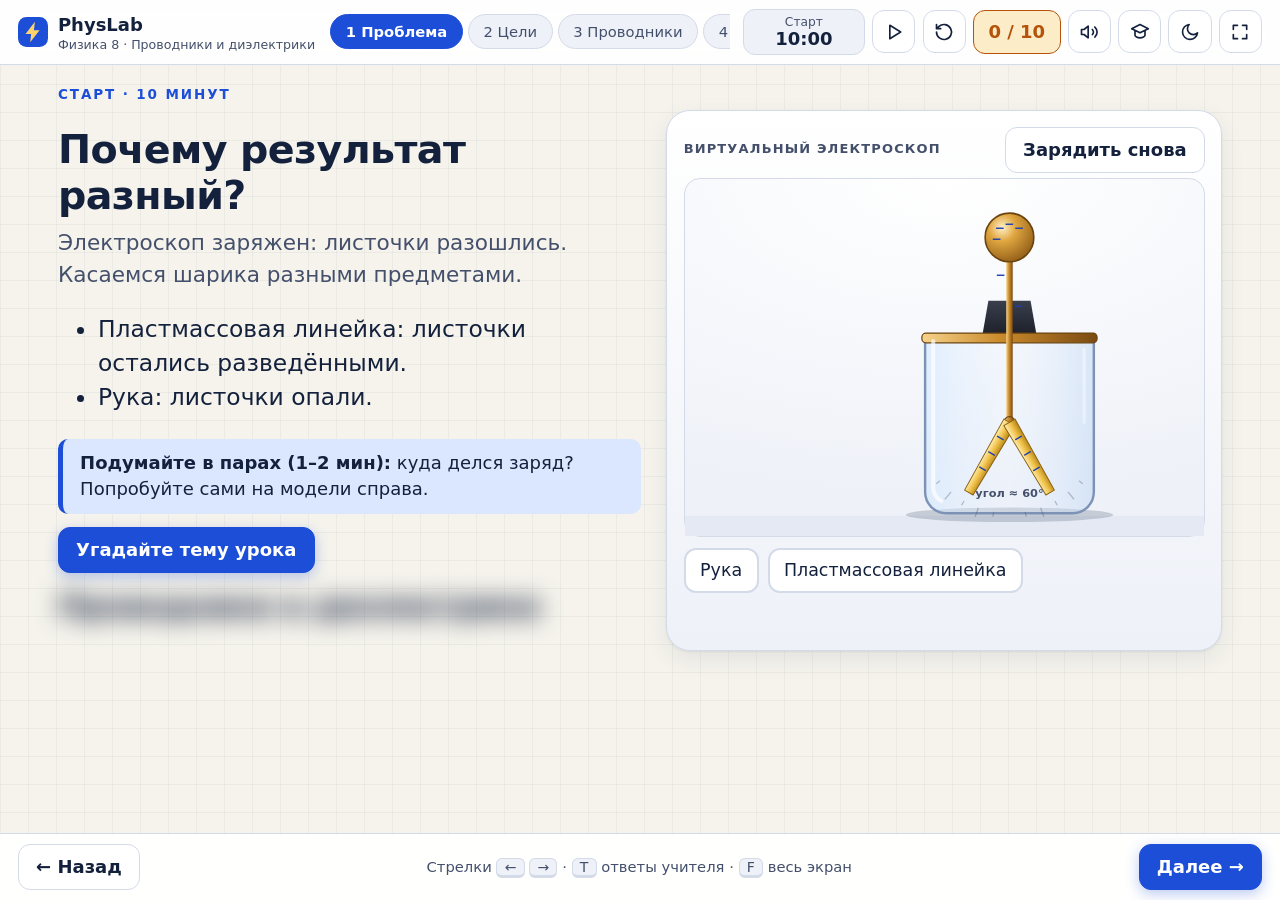
==== index.html @ 7be90c3b "PhysLab: интерактивный урок «Проводники и диэлектрики» (доска, ученики, учитель, экран результатов, " ====
<!doctype html>
<html lang="ru">
<head>
<meta charset="utf-8">
<meta name="viewport" content="width=device-width, initial-scale=1">
<meta name="description" content="Интерактивный урок физики для электронной доски: проводники и диэлектрики, виртуальные лаборатории, задания с автопроверкой.">
<title>PhysLab · Проводники и диэлектрики</title>
<link rel="icon" href="data:image/svg+xml,%3Csvg xmlns='http://www.w3.org/2000/svg' viewBox='0 0 24 24'%3E%3Cpath fill='%23b45309' d='M13.5 2 5 13.5h5.5L9.5 22 19 9.5h-5.7z'/%3E%3C/svg%3E">
<link rel="stylesheet" href="css/tokens.css">
<link rel="stylesheet" href="css/app.css">
</head>
<body>
<a class="skip" href="#main">К содержимому</a>

<header class="top">
  <div class="brand">
    <svg viewBox="0 0 32 32" aria-hidden="true"><rect width="32" height="32" rx="9" fill="var(--primary)"/><path fill="#ffd36b" d="M18 5 8 18h6l-1 9 10-13h-6z"/></svg>
    <div>PhysLab<small>Физика 8 · Проводники и диэлектрики</small></div>
  </div>
  <nav class="steps" id="steps" aria-label="Этапы урока"></nav>
  <div class="tools">
    <div class="timer" id="timer" role="timer"><small id="phase">Старт</small><span id="clock">10:00</span></div>
    <button class="ibtn" id="tplay" aria-label="Запустить таймер"><svg viewBox="0 0 24 24"><path d="M7 4v16l13-8z"/></svg></button>
    <button class="ibtn" id="treset" aria-label="Сбросить таймер"><svg viewBox="0 0 24 24"><path d="M3 12a9 9 0 1 0 3-6.7L3 8M3 3v5h5"/></svg></button>
    <span class="score-pill" id="scorePill" title="Баллы за урок">0 / 10</span>
    <button class="ibtn" id="tSound" aria-pressed="false" title="Звук зарядов"><svg viewBox="0 0 24 24"><path d="M11 5 6 9H3v6h3l5 4zM16 9a4 4 0 0 1 0 6M19 6a8 8 0 0 1 0 12"/></svg></button>
    <button class="ibtn" id="tTeacher" aria-pressed="false" title="Ответы для учителя (T)"><svg viewBox="0 0 24 24"><path d="M12 3 2 8l10 5 10-5zM6 11v5c0 1.5 3 3 6 3s6-1.500 6-3v-5"/></svg></button>
    <button class="ibtn" id="tTheme" aria-label="Тёмная или светлая тема"><svg viewBox="0 0 24 24"><path d="M21 13A9 9 0 1 1 11 3a7 7 0 0 0 10 10z"/></svg></button>
    <button class="ibtn" id="tFull" aria-label="На весь экран (F)"><svg viewBox="0 0 24 24"><path d="M4 9V4h5M20 9V4h-5M4 15v5h5M20 15v5h-5"/></svg></button>
  </div>
</header>

<main id="main">

<!-- 1 ПРОБЛЕМА -->
<section class="slide" data-title="1 Проблема">
  <p class="eyebrow">Старт · 10 минут</p>
  <div class="hero">
    <div>
      <h1>Почему результат разный?</h1>
      <p class="lead">Электроскоп заряжен: листочки разошлись. Касаемся шарика разными предметами.</p>
      <ul class="big"><li>Пластмассовая линейка: листочки остались разведёнными.</li><li>Рука: листочки опали.</li></ul>
      <div class="note"><b>Подумайте в парах (1–2 мин):</b> куда делся заряд? Попробуйте сами на модели справа.</div>
      <div class="row"><button class="btn primary" id="guessBtn">Угадайте тему урока</button></div>
      <h2 id="topicReveal" class="reveal" style="margin-top:.9rem">Проводники и диэлектрики</h2>
      <div class="answer"><b>Учителю.</b> Дайте 1–2 минуты на догадки. Ожидаемое: заряд ушёл в землю через руку, пластмасса заряд не пропускает. Тему называйте после ответов.</div>
    </div>
    <div class="lab">
      <div class="lab-head"><span class="tag">Виртуальный электроскоп</span><button class="btn" id="e1Reset">Зарядить снова</button></div>
      <div id="e1"></div>
      <p class="feedback" id="e1Msg" aria-live="polite"></p>
    </div>
  </div>
</section>

<!-- 2 ЦЕЛИ -->
<section class="slide" data-title="2 Цели">
  <p class="eyebrow">Старт · цели урока</p>
  <h1>Цели урока</h1>
  <p class="lead">К этому слайду вернёмся в конце урока и честно оценим, достигли мы целей.</p>
  <div class="grid g3" style="margin-top:1rem">
    <div class="card"><h3>1</h3><p class="big">Объяснить, чем проводники отличаются от диэлектриков.</p><p class="tag">8.4.1.2</p></div>
    <div class="card"><h3>2</h3><p class="big">Объяснить электризацию трением и влиянием (индукцией).</p><p class="tag">8.4.1.2</p></div>
    <div class="card"><h3>3</h3><p class="big">Привести примеры полезной и вредной электризации.</p><p class="tag">8.4.1.3</p></div>
  </div>
  <div class="card" style="margin-top:1rem">
    <h3>Баллы за урок: 10</h3>
    <p><span class="pts">Этап 1 · 2 балла</span> знание и понимание · <span class="pts">Этап 2 · 6 баллов</span> три задания по 2 балла · <span class="pts">Этап 3 · 2 балла</span> анализ и оценка.</p>
    <p>Нужна помощь — карточка-подсказка. Закончил раньше — карточка с дополнительными заданиями (баллов не даёт).</p>
  </div>
</section>

<!-- 3 ПРОВОДНИКИ -->
<section class="slide" data-title="3 Проводники">
  <p class="eyebrow">Новая информация · 9 минут</p>
  <h2>Проводники и диэлектрики</h2>
  <div class="grid g2">
    <div class="card">
      <h3>Проводники</h3>
      <p>Хорошо проводят электрические заряды: в них есть <b>свободные подвижные заряды</b>. Металлы, растворы солей, щелочей и кислот, почва, тела человека и животных.</p>
      <svg viewBox="0 0 320 110" role="img" aria-label="В проводнике свободные электроны движутся"><rect x="4" y="8" width="312" height="94" rx="14" fill="var(--primary-soft)" stroke="var(--primary)" stroke-width="2"/><g id="condDots"></g></svg>
      <p class="tag">электроны движутся свободно</p>
    </div>
    <div class="card">
      <h3>Диэлектрики (изоляторы)</h3>
      <p>Не проводят заряды: <b>свободных заряженных частиц нет</b>. Фарфор, эбонит, стекло, янтарь, резина, шёлк, капрон, пластмассы, керосин, воздух. Из них делают изоляторы: резиновые коврики, пластмассовые ручки, изоляционную ленту.</p>
      <svg viewBox="0 0 320 110" role="img" aria-label="В диэлектрике заряды закреплены"><rect x="4" y="8" width="312" height="94" rx="14" fill="var(--surface-2)" stroke="var(--ink-2)" stroke-width="2"/><g id="dielDots"></g></svg>
      <p class="tag">заряды закреплены на местах</p>
    </div>
  </div>
  <div class="note warn"><b>Запиши в тетрадь:</b> проводники — есть свободные заряды (металлы, растворы, почва, тело человека). Диэлектрики — свободных зарядов нет (стекло, эбонит, пластмасса, резина, шёлк, воздух). Заряженный электроскоп разряжается, если коснуться его рукой или металлом (заряд стекает в землю), и не разряжается от стеклянной или эбонитовой палочки.</div>
  <h3 style="margin-top:1rem">Разложи по группам</h3>
  <p class="empty">Нажми на предмет, потом на нужную группу.</p>
  <div class="pool" id="sortPool"></div>
  <div class="grid g2" style="margin-top:.7rem">
    <div class="zone" id="zoneC" tabindex="0" role="button" aria-label="Группа проводники"><h3>Проводники</h3><div class="pool" id="inC"></div></div>
    <div class="zone" id="zoneD" tabindex="0" role="button" aria-label="Группа диэлектрики"><h3>Диэлектрики</h3><div class="pool" id="inD"></div></div>
  </div>
  <p class="feedback" id="sortMsg"></p>
</section>

<!-- 4 ЛАБОРАТОРИЯ 1 -->
<section class="slide" data-title="4 Лаборатория 1">
  <p class="eyebrow">Виртуальная работа · исследуем материалы</p>
  <h2>Лаборатория 1. Горит ли лампочка?</h2>
  <p class="lead">Подключи образец к клеммам X и Y. Лупа показывает, что внутри материала. Заполни таблицу и сделай вывод.</p>
  <div class="split">
    <div class="lab"><div id="lamp"></div><p class="tag" style="margin:.6rem 0 .3rem">Выбери материал:</p><div class="pool" id="matPool"></div><p class="feedback" id="lampMsg" aria-live="polite"></p></div>
    <div class="card">
      <h3>Результаты опытов</h3>
      <table><thead><tr><th>Материал</th><th>Лампочка</th><th>Вывод</th></tr></thead><tbody id="lampLog"><tr><td colspan="3" class="empty">Пока нет опытов</td></tr></tbody></table>
      <div class="note">Лампочка горит — <b>проводник</b>. Не горит — <b>диэлектрик</b>. Опытов: <b id="lampCnt">0</b> из 12.</div>
      <div class="answer"><b>Учителю.</b> Проводники: медь, железо, графит (грифель; в учебнике 1 его нет, по ЯКлассу проводник), водопроводная вода, раствор соли. Диэлектрики: стекло, пластмасса, резина, сухое дерево, бумага, воздух, фарфор.</div>
    </div>
  </div>
</section>

<!-- 5 ЛАБОРАТОРИЯ 2: ЭЛЕКТРОСКОП -->
<section class="slide" data-title="5 Электроскоп">
  <p class="eyebrow">Виртуальная работа · песочница</p>
  <h2>Лаборатория 2. Электроскоп</h2>
  <p class="lead">Потри палочку тканью, перетащи её к шарику, коснись шарика разными предметами. Попробуй сам: что происходит с зарядами и листочками?</p>
  <div class="split">
    <div class="lab">
      <div class="lab-head">
        <div class="seg" id="rodSeg" role="group" aria-label="Палочка"><button aria-pressed="false" data-r="glass">Стекло + шёлк</button><button aria-pressed="true" data-r="ebonite">Эбонит + мех</button></div>
        <button class="btn primary" id="rubBtn">Потереть</button>
      </div>
      <div id="e2"></div>
      <div class="row" style="margin-top:.6rem">
        <button class="btn" id="e2Remove">Убрать палочку</button>
        <button class="btn" id="e2Zero">Разрядить</button>
        <div class="seg" id="modeSeg" role="group" aria-label="Показывать заряды"><button aria-pressed="true" data-m="excess">Лишние заряды</button><button aria-pressed="false" data-m="all">Все заряды</button><button aria-pressed="false" data-m="none">Скрыть</button></div>
      </div>
      <p class="tag" style="margin:.6rem 0 .3rem">Коснуться шарика предметом:</p>
      <div id="e2ToolsHost"></div>
    </div>
    <div>
      <div class="card">
        <div class="readout"><div><span>Заряд</span><b id="roN">0</b></div><div><span>Листочки</span><b id="roTh">0°</b></div><div><span>Палочка</span><b id="roRod">нет</b></div></div>
        <p class="big" id="e2Narr" aria-live="polite"></p>
        <div class="legend"><span><i class="dot" style="background:var(--pos)"></i>+ положительный</span><span><i class="dot" style="background:var(--neg)"></i>− электрон</span></div>
      </div>
      <div class="card" style="margin-top:1rem">
        <h3>Журнал касаний</h3>
        <table><thead><tr><th>Предмет</th><th>Листочки</th><th>Почему</th></tr></thead><tbody id="e2Log"><tr><td colspan="3" class="empty">Пока нет опытов</td></tr></tbody></table>
      </div>
    </div>
  </div>
</section>

<!-- 6 ВЛИЯНИЕ -->
<section class="slide" data-title="6 Влияние">
  <p class="eyebrow">Новая информация · электризация влиянием (индукция)</p>
  <h2>Как зарядить тело, не касаясь его заряженным телом?</h2>
  <div class="split">
    <div class="lab">
      <div id="e3"></div>
      <div class="row" style="margin-top:.6rem">
        <button class="btn" id="infPrev">← С начала</button>
        <button class="btn primary" id="infNext">Шаг 1: потереть палочку →</button>
      </div>
    </div>
    <div class="card">
      <h3 id="infTitle">Шаг 0</h3>
      <p id="infText" class="big">Нажми «Шаг 1» и наблюдай за зарядами.</p>
      <p class="tag">Шаг <span id="infNo">0</span> из 5</p>
      <div class="note warn"><b>Запомни:</b> на электроскопе остаётся <b>индуцированный (наведённый)</b> заряд, <b>противоположный</b> заряду поднесённого тела. Само тело электроскопа не касалось.</div>
    </div>
  </div>
</section>

<!-- 8 ПРОВЕРКА -->
<section class="slide" data-title="7 Проверка">
  <p class="eyebrow">Проверка понимания · 3 минуты</p>
  <h2>Что произойдёт с заряженным электроскопом, если коснуться его шарика стеклянной палочкой?</h2>
  <div id="check1"></div><p class="feedback" id="check1Msg"></p>
  <p class="empty">Покажи ответ пальцами: A — 1, B — 2, C — 3, D — 4.</p>
  <div class="answer"><b>Учителю.</b> Верный ответ B: стекло — диэлектрик, заряды в землю не уходят. Если ошиблось больше трети класса, повторите, что заряд стекает только по проводнику.</div>
</section>

<!-- 9 ЭТАП 1 -->
<section class="slide" data-title="8 Этап 1">
  <p class="eyebrow">Практика · этап 1 · знание и понимание <span class="pts">2 балла</span></p>
  <h2>Чем проводники отличаются от диэлектриков?</h2>
  <p class="lead">Объясни и приведи по три примера каждых (учебник 1, контрольный вопрос 5, стр. 118).</p>
  <textarea id="s1text" aria-label="Ответ к этапу 1" placeholder="Проводники... Диэлектрики... Примеры: ..."></textarea>
  <div class="card" style="margin-top:.8rem"><h3>Дескрипторы (отметь, что есть в ответе)</h3>
    <label class="desc"><input type="checkbox" data-score="s1"><span>объясняет: в проводниках есть свободные подвижные заряды, в диэлектриках их нет — <b>1 балл</b></span></label>
    <label class="desc"><input type="checkbox" data-score="s1"><span>называет не менее трёх проводников и не менее трёх диэлектриков — <b>1 балл</b></span></label></div>
  <div class="answer"><b>Ответ.</b> В проводниках есть свободные заряды, в диэлектриках нет. Проводники: металлы, растворы солей и кислот, почва, тело человека. Диэлектрики: стекло, эбонит, пластмасса, резина, шёлк, воздух.</div>
</section>

<!-- 10 ЭТАП 2 -->
<section class="slide" data-title="9 Этап 2">
  <p class="eyebrow">Практика · этап 2 · применение <span class="pts">6 баллов</span></p>
  <h2>Три задания по 2 балла</h2>
  <div class="tabs" id="s2tabs"><button class="on" data-t="t1">Задание 1</button><button data-t="t2">Задание 2</button><button data-t="t3">Задание 3</button></div>
  <div class="card tpane" id="t1">
    <h3>Задание 1 <span class="pts">2 балла</span> (учебник 1, упр. 12, №1)</h3>
    <p>Как с помощью отрицательно заряженного металлического шарика зарядить положительно другой шарик, не изменяя заряда первого? Выбери нужные шаги по порядку.</p>
    <div class="split"><div><p class="tag">Шаги на выбор</p><div class="pool" id="o1pool"></div></div><div><p class="tag">Твой порядок</p><ol class="order" id="o1list"></ol><p class="empty" id="o1empty">Нажимай шаги по порядку.</p></div></div>
    <div class="row"><button class="btn primary" id="o1check">Проверить</button><button class="btn" id="o1undo">Убрать последний</button><button class="btn" id="o1reset">Сбросить</button></div>
    <p class="feedback" id="o1msg" aria-live="polite"></p>
    <div class="answer"><b>Ответ.</b> Нейтральный шарик на изолирующую подставку → поднести отрицательный, не касаясь → коснуться нейтрального рукой → убрать руку → убрать отрицательный шарик. Второй шарик заряжен положительно.</div>
  </div>
  <div class="card tpane" id="t2" hidden>
    <h3>Задание 2 <span class="pts">2 балла</span> (учебник 1, упр. 12, №2)</h3>
    <p>Как с помощью отрицательно заряженного металлического шарика зарядить два одинаковых шарика равными, но противоположными по знаку зарядами?</p>
    <div class="split"><div><p class="tag">Шаги на выбор</p><div class="pool" id="o2pool"></div></div><div><p class="tag">Твой порядок</p><ol class="order" id="o2list"></ol><p class="empty" id="o2empty">Нажимай шаги по порядку.</p></div></div>
    <div class="row"><button class="btn primary" id="o2check">Проверить</button><button class="btn" id="o2undo">Убрать последний</button><button class="btn" id="o2reset">Сбросить</button></div>
    <p class="feedback" id="o2msg" aria-live="polite"></p>
    <div class="answer"><b>Ответ.</b> Два шарика на подставках вплотную → поднести отрицательный, не касаясь → раздвинуть шарики → убрать отрицательный. Ближний заряжен «+», дальний «−», заряды равны по модулю.</div>
  </div>
  <div class="card tpane" id="t3" hidden>
    <h3>Задание 3 <span class="pts">2 балла</span></h3>
    <p>Электроскоп заряжен. К шарику прикасаются по очереди предметами. В каких случаях листочки опадут? Отметь и объясни.</p>
    <div id="q3"></div><div class="row"><button class="btn primary" id="q3check">Проверить</button></div><p class="feedback" id="q3msg" aria-live="polite"></p>
    <label class="desc"><input type="checkbox" data-score="s2c"><span>Объяснил(а): медь и тело человека — проводники, стекло и пластмасса — диэлектрики — <b>1 балл</b> (проверяет сосед)</span></label>
    <div class="answer"><b>Ответ.</b> а) опадут; б) нет; в) нет; г) опадут.</div>
  </div>
  <div class="note"><b>Дескрипторы.</b> Задание 1: подносит отрицательный шарик, не касаясь (1); касается рукой, убирает руку, затем шарик (1). Задание 2: шарики вплотную, поднос без касания (1); раздвигает, потом убирает заряженное тело (1). Задание 3: называет случаи а и г (1); объясняет через проводники и диэлектрики (1).</div>
</section>

<!-- 11 ЭТАП 3 -->
<section class="slide" data-title="10 Этап 3">
  <p class="eyebrow">Практика · этап 3 · анализ и оценка <span class="pts">2 балла</span></p>
  <h2>Пыль и щётка</h2>
  <p class="lead">Почему пыль прилипает к одежде при чистке её <b>сухой</b> щёткой и не прилипает, если щётка <b>влажная</b> (учебник 1, стр. 117, вопрос 1)? Приведи по одному примеру полезной и вредной электризации и предложи способ защиты от вредной.</p>
  <textarea id="s3text" aria-label="Ответ к этапу 3" placeholder="Сухая щётка... Влажная щётка... Полезная... Вредная... Защита..."></textarea>
  <div class="card" style="margin-top:.8rem"><h3>Дескрипторы</h3>
    <label class="desc"><input type="checkbox" data-score="s3"><span>объясняет: сухая щётка электризуется и притягивает пыль, влажная проводит заряд, он стекает в землю — <b>1 балл</b></span></label>
    <label class="desc"><input type="checkbox" data-score="s3"><span>приводит пример полезной и вредной электризации и способ защиты (заземление, увлажнение воздуха) — <b>1 балл</b></span></label></div>
  <div class="grid g2" style="margin-top:.8rem">
    <div class="card"><h3>Полезная электризация</h3><p>принтер, копирование, покраска краскопультом, электрофильтры</p></div>
    <div class="card"><h3>Вредная электризация</h3><p>электризация одежды, ремней и лент транспортёров, волокон на ткацком производстве, молния</p></div>
  </div>
  <div class="answer"><b>Ответ.</b> Сухая щётка — диэлектрик, электризуется трением и притягивает пыль; влажная проводит заряд, он стекает в землю. Защита: заземление, увлажнение воздуха.</div>
</section>

<!-- 12 ИТОГИ -->
<section class="slide" data-title="11 Итоги">
  <p class="eyebrow">Конец урока · 5 минут</p>
  <h1>Итоги урока</h1>
  <div class="grid g2">
    <div class="card"><h3>Мои баллы</h3><p class="big"><b id="scoreBig">0</b> из 10</p><table><tbody id="scoreTable"></tbody></table><p class="tag" id="grade" style="margin-top:.5rem"></p><p class="empty">Шкала: 9–10 отлично · 7–8 хорошо · 5–6 удовлетворительно · менее 5 нужна помощь.</p></div>
    <div class="card"><h3>Вернёмся к целям</h3>
      <label class="desc"><input type="checkbox" class="goal"><span>Объясню, чем проводники отличаются от диэлектриков</span></label>
      <label class="desc"><input type="checkbox" class="goal"><span>Объясню электризацию трением и влиянием</span></label>
      <label class="desc"><input type="checkbox" class="goal"><span>Приведу примеры полезной и вредной электризации</span></label>
      <p class="feedback" id="goalMsg"></p>
      <h3 style="margin-top:.8rem">Сигнал рукой</h3><p>Палец вверх — всё понял. Ладонь набок — есть вопросы. Кулак — нужна помощь.</p></div>
  </div>
  <div class="grid g2" style="margin-top:1rem">
    <div class="card"><h3>Выходной билет</h3>
      <p>1. Чем проводник отличается от диэлектрика?</p><textarea id="x1" aria-label="Ответ 1" style="min-height:3.2rem"></textarea>
      <p>2. В каком порядке заряжают шарик влиянием?</p><textarea id="x2" aria-label="Ответ 2" style="min-height:3.2rem"></textarea>
      <p>3. Пример вредной электризации и как защититься.</p><textarea id="x3" aria-label="Ответ 3" style="min-height:3.2rem"></textarea></div>
    <div class="card"><h3>Домашнее задание</h3><ul><li>Учебник 1, §18, часть VI: контрольные вопросы 4–5 (стр. 118)</li><li>«Ответьте на вопросы» №1–2 (стр. 117)</li><li>Задания этапа 2, которые не успели выполнить</li><li>По желанию: экспериментальное задание (стр. 119) с воздушным шариком и газетой</li></ul><p class="tag">Следующий урок: закон сохранения электрического заряда</p></div>
  </div>
  <div class="row" style="margin-top:1rem"><button class="btn" id="resetAll">Сбросить все ответы</button><button class="btn primary" onclick="window.print()">Печать</button></div>
</section>
</main>

<div class="bar">
  <button class="btn" id="prev">← Назад</button>
  <span class="hint">Стрелки <span class="kbd">←</span> <span class="kbd">→</span> · <span class="kbd">T</span> ответы учителя · <span class="kbd">F</span> весь экран</span>
  <button class="btn primary" id="next">Далее →</button>
</div>

<script src="js/util.js"></script>
<script src="js/electroscope.js"></script>
<script src="js/labs.js"></script>
<script src="js/app.js"></script>
</body>
</html>
---- css/tokens.css ----
/* Токены PhysLab. Палитра brand/accent сгенерирована скриптом web-craft (design-system/palette.css).
   Цвета в компонентах — только через эти переменные. Вторая тема — data-theme="dark". */
:root{
  /* шкала brand (электрический синий) и accent (латунь) */
  --brand-50:239 246 255;--brand-100:219 230 255;--brand-200:191 211 254;--brand-300:147 179 253;--brand-400:96 130 246;
  --brand-500:59 100 238;--brand-600:29 78 216;--brand-700:30 64 175;--brand-800:30 55 140;--brand-900:23 37 84;
  --accent-100:253 236 200;--accent-200:247 216 192;--accent-300:249 186 138;--accent-400:245 136 53;--accent-500:218 100 11;
  --accent-600:180 83 9;--accent-700:136 63 7;--accent-800:97 45 5;

  /* семантика (светлая тема) */
  --bg:#f5f3ec; --bg-grid:rgba(20,33,61,.045);
  --surface:#ffffff; --surface-2:#eef1f8; --surface-3:#e4e9f4;
  --ink:#14213d; --ink-2:#44506b; --line:#d3dae8;
  --primary:rgb(var(--brand-600)); --primary-ink:#fff; --primary-soft:rgb(var(--brand-100));
  --brass:rgb(var(--accent-600)); --brass-soft:rgb(var(--accent-100));
  --pos:#c2410c; --pos-soft:#ffe3d3;   /* положительный заряд */
  --neg:#1e40af; --neg-soft:#dbe6ff;   /* отрицательный заряд */
  --ok:#15803d; --ok-soft:#dcf5e5; --bad:#b91c1c; --bad-soft:#fde0e0;
  --glass:rgba(150,190,230,.22); --glass-line:#7c93b5;

  /* форма, тени, движение */
  --r-sm:10px; --r:16px; --r-lg:24px;
  --shadow:0 1px 2px rgba(20,33,61,.08),0 8px 24px rgba(20,33,61,.08);
  --ease:cubic-bezier(.2,.8,.2,1); --t-fast:.15s; --t:.3s; --t-slow:.6s;
  --font:"Segoe UI",system-ui,-apple-system,"Helvetica Neue",Arial,sans-serif;
  --mono:"Cascadia Code",Consolas,ui-monospace,monospace;
}
:root[data-theme="dark"]{
  --bg:#0d1322; --bg-grid:rgba(255,255,255,.04);
  --surface:#161f35; --surface-2:#1e2a47; --surface-3:#26345a;
  --ink:#eef2fb; --ink-2:#b2bdd4; --line:#2e3d62;
  --primary:#7ea4ff; --primary-ink:#0d1322; --primary-soft:#243762;
  --brass:#f4b860; --brass-soft:#3b2d12;
  --pos:#ff9b6b; --pos-soft:#4a2616; --neg:#8fb0ff; --neg-soft:#1f2f5c;
  --ok:#5ed38a; --ok-soft:#133323; --bad:#ff8a8a; --bad-soft:#3b1717;
  --glass:rgba(120,170,230,.16); --glass-line:#5f7aa3;
  --shadow:0 1px 2px rgba(0,0,0,.4),0 8px 24px rgba(0,0,0,.4);
}
---- css/app.css ----
*{box-sizing:border-box}
html{font-size:18px;-webkit-text-size-adjust:100%}
body{margin:0;font-family:var(--font);color:var(--ink);line-height:1.45;min-height:100vh;
  background-color:var(--bg);
  background-image:linear-gradient(var(--bg-grid) 1px,transparent 1px),linear-gradient(90deg,var(--bg-grid) 1px,transparent 1px);
  background-size:28px 28px}
h1,h2,h3{margin:0 0 .5rem;line-height:1.15;font-weight:650;letter-spacing:-.015em}
h1{font-size:2.2rem}h2{font-size:1.7rem}h3{font-size:1.1rem}
p{margin:.35rem 0}
button{font:inherit;color:inherit;cursor:pointer;touch-action:manipulation}
.skip{position:absolute;left:-999px;top:0;background:var(--primary);color:var(--primary-ink);padding:.6rem 1rem;z-index:99;border-radius:0 0 10px 0}
.skip:focus{left:0}
:focus-visible{outline:3px solid var(--primary);outline-offset:2px;border-radius:6px}

/* ---------- верхняя панель ---------- */
.top{position:sticky;top:0;z-index:30;background:color-mix(in srgb,var(--surface) 92%,transparent);backdrop-filter:blur(10px);
  border-bottom:1px solid var(--line);display:flex;gap:.7rem;align-items:center;flex-wrap:wrap;padding:.5rem 1rem}
.brand{display:flex;align-items:center;gap:.55rem;font-weight:650;white-space:nowrap}
.brand svg{width:30px;height:30px;flex:none}
.brand small{display:block;font-weight:400;font-size:.7rem;color:var(--ink-2);line-height:1.1}
.steps{display:flex;gap:.3rem;flex:1;min-width:0;overflow-x:auto;scrollbar-width:none;padding:.15rem}
.steps::-webkit-scrollbar{display:none}
.steps button{border:1px solid var(--line);background:var(--surface-2);border-radius:999px;padding:.32rem .8rem;font-size:.82rem;white-space:nowrap;color:var(--ink-2);transition:background var(--t-fast),color var(--t-fast)}
.steps button:hover{background:var(--surface-3)}
.steps button[aria-current="step"]{background:var(--primary);color:var(--primary-ink);border-color:var(--primary);font-weight:650}
.steps button.done:not([aria-current]){border-color:var(--ok);color:var(--ok)}
.tools{display:flex;gap:.4rem;align-items:center}
.ibtn{width:2.4rem;height:2.4rem;border-radius:12px;border:1px solid var(--line);background:var(--surface);display:grid;place-items:center;transition:transform var(--t-fast) var(--ease),background var(--t-fast)}
.ibtn:hover{background:var(--surface-2)}.ibtn:active{transform:scale(.94)}
.ibtn svg{width:20px;height:20px;stroke:currentColor;fill:none;stroke-width:2;stroke-linecap:round;stroke-linejoin:round}
.ibtn[aria-pressed="true"]{background:var(--brass-soft);border-color:var(--brass);color:var(--brass)}
.timer{font-variant-numeric:tabular-nums;font-weight:650;background:var(--surface-2);border-radius:12px;padding:.25rem .75rem;border:1px solid var(--line);min-width:6.8rem;text-align:center;line-height:1.15}
.timer small{display:block;font-weight:500;font-size:.68rem;color:var(--ink-2)}
.score-pill{background:var(--brass-soft);color:var(--brass);border-radius:12px;padding:.45rem .8rem;font-weight:700;border:1px solid var(--brass);font-variant-numeric:tabular-nums}

main{max-width:1200px;margin:0 auto;padding:1.1rem 1rem 6.5rem}
.slide{display:none}
.slide.active{display:block;animation:enter .45s var(--ease)}
@keyframes enter{from{opacity:0;transform:translateY(10px)}to{opacity:1;transform:none}}
.eyebrow{font-size:.75rem;text-transform:uppercase;letter-spacing:.14em;color:var(--primary);font-weight:750;margin:0 0 .3rem}
.lead{font-size:1.2rem;color:var(--ink-2);max-width:60ch}
.card{background:var(--surface);border:1px solid var(--line);border-radius:var(--r);box-shadow:var(--shadow);padding:1.1rem 1.25rem}
.grid{display:grid;gap:1rem}.g2{grid-template-columns:repeat(2,minmax(0,1fr))}.g3{grid-template-columns:repeat(3,minmax(0,1fr))}
.split{display:grid;grid-template-columns:minmax(0,1.15fr) minmax(0,1fr);gap:1.1rem;align-items:start}
.hero{display:grid;grid-template-columns:minmax(0,1.05fr) minmax(0,1fr);gap:1.4rem;align-items:center}
@media (max-width:900px){.g2,.g3,.split,.hero{grid-template-columns:1fr}html{font-size:16px}h1{font-size:1.8rem}}
.row{display:flex;gap:.5rem;flex-wrap:wrap;align-items:center}
.tag{font-size:.72rem;font-weight:750;letter-spacing:.09em;text-transform:uppercase;color:var(--ink-2)}
.big{font-size:1.3rem}
.empty{color:var(--ink-2);font-style:italic}

/* кнопки */
.btn{border:1px solid var(--line);background:var(--surface);border-radius:12px;padding:.5rem .95rem;font-weight:550;transition:transform var(--t-fast) var(--ease),background var(--t-fast),box-shadow var(--t-fast)}
.btn:hover{background:var(--surface-2)}.btn:active{transform:translateY(1px) scale(.98)}
.btn.primary{background:var(--primary);color:var(--primary-ink);border-color:var(--primary);box-shadow:0 4px 14px rgb(var(--brand-600)/.3)}
.btn.primary:hover{filter:brightness(1.08)}
.btn[aria-pressed="true"]{background:var(--primary-soft);border-color:var(--primary);color:var(--primary)}
.chip{border:2px solid var(--line);background:var(--surface);border-radius:12px;padding:.45rem .8rem;font-size:.97rem;text-align:left;transition:transform var(--t-fast) var(--ease),border-color var(--t-fast),background var(--t-fast)}
.chip:hover{border-color:var(--primary);transform:translateY(-1px)}
.chip.sel{border-color:var(--primary);background:var(--primary-soft)}
.chip.right{border-color:var(--ok);background:var(--ok-soft)}
.chip.wrong{border-color:var(--bad);background:var(--bad-soft);animation:shake .4s}
.chip.used{opacity:.35;pointer-events:none}
@keyframes shake{25%{transform:translateX(-5px)}75%{transform:translateX(5px)}}
.pool{display:flex;gap:.5rem;flex-wrap:wrap}
.zone{border:2px dashed var(--line);border-radius:14px;padding:.7rem;min-height:130px;background:var(--surface-2);transition:border-color var(--t-fast),background var(--t-fast)}
.zone:hover{border-color:var(--primary);cursor:pointer}
.note{border-left:5px solid var(--primary);background:var(--primary-soft);border-radius:10px;padding:.65rem .95rem;margin:.7rem 0}
.note.warn{border-color:var(--brass);background:var(--brass-soft)}
.feedback{margin-top:.5rem;font-weight:650;min-height:1.4em}
.feedback.ok{color:var(--ok)}.feedback.bad{color:var(--bad)}
.answer{display:none;border:2px dashed var(--brass);background:var(--brass-soft);border-radius:12px;padding:.6rem .95rem;margin-top:.7rem}
body.teacher .answer{display:block}
.answer b{color:var(--brass)}
.opt{display:flex;gap:.65rem;align-items:flex-start;border:2px solid var(--line);background:var(--surface);padding:.65rem .85rem;border-radius:12px;margin:.45rem 0;width:100%;text-align:left;transition:border-color var(--t-fast),background var(--t-fast)}
.opt:hover{border-color:var(--primary)}
.opt .k{display:inline-grid;place-items:center;width:2rem;height:2rem;border-radius:9px;background:var(--surface-2);font-weight:750;flex:none}
.opt.right{border-color:var(--ok);background:var(--ok-soft)}.opt.wrong{border-color:var(--bad);background:var(--bad-soft)}
textarea{width:100%;min-height:6.5rem;border:2px solid var(--line);border-radius:12px;padding:.7rem;font:inherit;background:var(--surface);color:var(--ink);resize:vertical}
textarea:focus{border-color:var(--primary);outline:none}
.desc{display:flex;gap:.6rem;align-items:flex-start;padding:.3rem 0;cursor:pointer}
.desc input{width:1.3rem;height:1.3rem;margin-top:.2rem;accent-color:var(--primary);flex:none}
.pts{display:inline-block;background:var(--brass-soft);color:var(--brass);border:1px solid var(--brass);border-radius:999px;padding:.05rem .6rem;font-size:.8rem;font-weight:750;vertical-align:middle}
.order{counter-reset:o;list-style:none;padding:0;margin:.5rem 0}
.order li{counter-increment:o;display:flex;gap:.6rem;align-items:center;border:2px solid var(--line);background:var(--surface);border-radius:12px;padding:.5rem .7rem;margin:.35rem 0;animation:enter .3s var(--ease)}
.order li::before{content:counter(o);display:inline-grid;place-items:center;width:1.8rem;height:1.8rem;border-radius:50%;background:var(--primary);color:var(--primary-ink);font-weight:750;flex:none}
.order li.right{border-color:var(--ok);background:var(--ok-soft)}.order li.wrong{border-color:var(--bad);background:var(--bad-soft)}
.tabs{display:flex;gap:.4rem;flex-wrap:wrap;margin-bottom:.7rem}
.tabs button{border:1px solid var(--line);background:var(--surface-2);border-radius:999px;padding:.4rem 1rem}
.tabs button.on{background:var(--primary);color:var(--primary-ink);border-color:var(--primary)}
table{width:100%;border-collapse:collapse;font-size:.92rem}
th,td{border-bottom:1px solid var(--line);padding:.38rem .5rem;text-align:left}
th{color:var(--ink-2);font-weight:650}
tr.new{animation:rowin .6s var(--ease)}
@keyframes rowin{from{background:var(--brass-soft)}to{background:transparent}}
.bar{position:fixed;left:0;right:0;bottom:0;background:color-mix(in srgb,var(--surface) 94%,transparent);backdrop-filter:blur(10px);border-top:1px solid var(--line);padding:.55rem 1rem;display:flex;justify-content:space-between;gap:.5rem;z-index:25}
.bar .hint{color:var(--ink-2);font-size:.82rem;align-self:center}
.kbd{border:1px solid var(--line);border-bottom-width:3px;border-radius:6px;padding:0 .4rem;font-size:.78rem;background:var(--surface-2)}
.reveal{filter:blur(12px);transition:filter .7s var(--ease);user-select:none}.reveal.on{filter:none;user-select:auto}

/* ---------- лаборатории ---------- */
.lab{background:linear-gradient(180deg,var(--surface),var(--surface-2));border:1px solid var(--line);border-radius:var(--r-lg);box-shadow:var(--shadow);padding:.9rem;position:relative}
.lab-head{display:flex;justify-content:space-between;align-items:center;gap:.5rem;flex-wrap:wrap;margin-bottom:.3rem}
.lab svg{width:100%;height:auto;display:block;touch-action:none}
.lab .stage{border-radius:var(--r);background:radial-gradient(120% 90% at 50% 0%,var(--surface) 0%,var(--surface-2) 100%);border:1px solid var(--line)}
.readout{display:grid;grid-template-columns:repeat(3,1fr);gap:.5rem;margin:.6rem 0}
.readout div{background:var(--surface-2);border:1px solid var(--line);border-radius:12px;padding:.35rem .6rem}
.readout b{display:block;font-size:1.25rem;font-variant-numeric:tabular-nums}
.readout span{font-size:.7rem;color:var(--ink-2);text-transform:uppercase;letter-spacing:.07em;font-weight:700}
.seg{display:inline-flex;border:1px solid var(--line);border-radius:12px;overflow:hidden}
.seg button{border:0;background:var(--surface);padding:.4rem .8rem;font-size:.85rem}
.seg button+button{border-left:1px solid var(--line)}
.seg button[aria-pressed="true"]{background:var(--primary);color:var(--primary-ink)}
.dragme{cursor:grab}.dragme:active{cursor:grabbing}
.hold{user-select:none;-webkit-user-select:none;touch-action:none}
.hold.on{background:var(--brass-soft);border-color:var(--brass);color:var(--brass)}
.sign{font-weight:800;font-size:15px;pointer-events:none;text-anchor:middle;dominant-baseline:central}
.chargetxt-pos{fill:var(--pos)}.chargetxt-neg{fill:var(--neg)}
.legend{display:flex;gap:1rem;flex-wrap:wrap;font-size:.82rem;color:var(--ink-2)}
.dot{display:inline-block;width:.9em;height:.9em;border-radius:50%;vertical-align:-.1em;margin-right:.3em}
@media (prefers-reduced-motion:reduce){*{animation:none!important;transition:none!important}}
@media print{.top,.bar{display:none}.slide{display:block!important;break-after:page}}
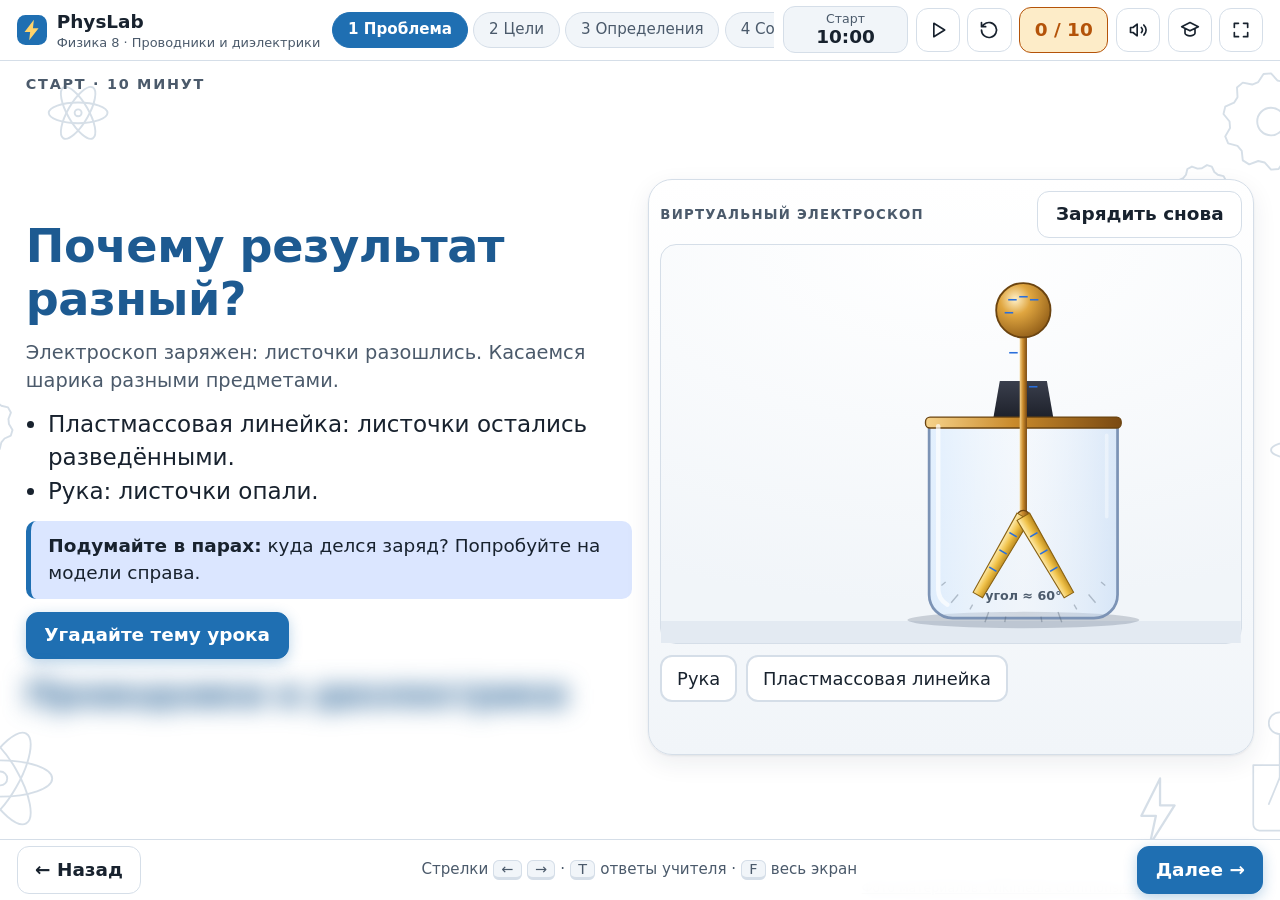
==== commit 7e3ffa9f: "Урок для доски в стиле презентации: слайды без прокрутки, фото материалов, светлый экран результатов" ====
--- a/index.html
+++ b/index.html
@@ -8,8 +8,9 @@
 <link rel="icon" href="data:image/svg+xml,%3Csvg xmlns='http://www.w3.org/2000/svg' viewBox='0 0 24 24'%3E%3Cpath fill='%23b45309' d='M13.5 2 5 13.5h5.5L9.5 22 19 9.5h-5.7z'/%3E%3C/svg%3E">
 <link rel="stylesheet" href="css/tokens.css">
 <link rel="stylesheet" href="css/app.css">
+<link rel="stylesheet" href="css/lesson.css">
 </head>
-<body>
+<body class="lesson">
 <a class="skip" href="#main">К содержимому</a>
 
 <header class="top">
@@ -24,8 +25,7 @@
     <button class="ibtn" id="treset" aria-label="Сбросить таймер"><svg viewBox="0 0 24 24"><path d="M3 12a9 9 0 1 0 3-6.7L3 8M3 3v5h5"/></svg></button>
     <span class="score-pill" id="scorePill" title="Баллы за урок">0 / 10</span>
     <button class="ibtn" id="tSound" aria-pressed="false" title="Звук зарядов"><svg viewBox="0 0 24 24"><path d="M11 5 6 9H3v6h3l5 4zM16 9a4 4 0 0 1 0 6M19 6a8 8 0 0 1 0 12"/></svg></button>
-    <button class="ibtn" id="tTeacher" aria-pressed="false" title="Ответы для учителя (T)"><svg viewBox="0 0 24 24"><path d="M12 3 2 8l10 5 10-5zM6 11v5c0 1.5 3 3 6 3s6-1.500 6-3v-5"/></svg></button>
-    <button class="ibtn" id="tTheme" aria-label="Тёмная или светлая тема"><svg viewBox="0 0 24 24"><path d="M21 13A9 9 0 1 1 11 3a7 7 0 0 0 10 10z"/></svg></button>
+    <button class="ibtn" id="tTeacher" aria-pressed="false" title="Ответы для учителя (T)"><svg viewBox="0 0 24 24"><path d="M12 3 2 8l10 5 10-5zM6 11v5c0 1.5 3 3 6 3s6-1.5 6-3v-5"/></svg></button>
     <button class="ibtn" id="tFull" aria-label="На весь экран (F)"><svg viewBox="0 0 24 24"><path d="M4 9V4h5M20 9V4h-5M4 15v5h5M20 15v5h-5"/></svg></button>
   </div>
 </header>
@@ -33,16 +33,16 @@
 <main id="main">
 
 <!-- 1 ПРОБЛЕМА -->
-<section class="slide" data-title="1 Проблема">
-  <p class="eyebrow">Старт · 10 минут</p>
-  <div class="hero">
-    <div>
-      <h1>Почему результат разный?</h1>
-      <p class="lead">Электроскоп заряжен: листочки разошлись. Касаемся шарика разными предметами.</p>
-      <ul class="big"><li>Пластмассовая линейка: листочки остались разведёнными.</li><li>Рука: листочки опали.</li></ul>
-      <div class="note"><b>Подумайте в парах (1–2 мин):</b> куда делся заряд? Попробуйте сами на модели справа.</div>
+<section class="slide" data-title="1 Проблема" style="--svgh:50vh">
+  <p class="kick">Старт · 10 минут</p>
+  <div class="cols c2 grow" style="align-items:center">
+    <div style="display:flex;flex-direction:column;gap:.7rem">
+      <h1 class="title big">Почему результат разный?</h1>
+      <p class="sub">Электроскоп заряжен: листочки разошлись. Касаемся шарика разными предметами.</p>
+      <ul class="big" style="margin:0;padding-left:1.2rem"><li>Пластмассовая линейка: листочки остались разведёнными.</li><li>Рука: листочки опали.</li></ul>
+      <p class="note"><b>Подумайте в парах:</b> куда делся заряд? Попробуйте на модели справа.</p>
       <div class="row"><button class="btn primary" id="guessBtn">Угадайте тему урока</button></div>
-      <h2 id="topicReveal" class="reveal" style="margin-top:.9rem">Проводники и диэлектрики</h2>
+      <h2 id="topicReveal" class="title reveal" style="margin-top:.2rem">Проводники и диэлектрики</h2>
       <div class="answer"><b>Учителю.</b> Дайте 1–2 минуты на догадки. Ожидаемое: заряд ушёл в землю через руку, пластмасса заряд не пропускает. Тему называйте после ответов.</div>
     </div>
     <div class="lab">
@@ -55,212 +55,231 @@
 
 <!-- 2 ЦЕЛИ -->
 <section class="slide" data-title="2 Цели">
-  <p class="eyebrow">Старт · цели урока</p>
-  <h1>Цели урока</h1>
-  <p class="lead">К этому слайду вернёмся в конце урока и честно оценим, достигли мы целей.</p>
-  <div class="grid g3" style="margin-top:1rem">
-    <div class="card"><h3>1</h3><p class="big">Объяснить, чем проводники отличаются от диэлектриков.</p><p class="tag">8.4.1.2</p></div>
-    <div class="card"><h3>2</h3><p class="big">Объяснить электризацию трением и влиянием (индукцией).</p><p class="tag">8.4.1.2</p></div>
-    <div class="card"><h3>3</h3><p class="big">Привести примеры полезной и вредной электризации.</p><p class="tag">8.4.1.3</p></div>
-  </div>
-  <div class="card" style="margin-top:1rem">
+  <p class="kick">Старт · цели урока</p>
+  <h1 class="title big">Цели урока</h1>
+  <p class="sub">К этому слайду вернёмся в конце урока и честно оценим, достигли мы целей.</p>
+  <div class="cols c3 grow" style="align-items:stretch;margin-top:.4rem">
+    <div class="panel"><h3>1</h3><p class="big">Объяснить, чем проводники отличаются от диэлектриков.</p><p class="tag">8.4.1.2</p></div>
+    <div class="panel"><h3>2</h3><p class="big">Объяснить электризацию трением и влиянием (индукцией).</p><p class="tag">8.4.1.2</p></div>
+    <div class="panel"><h3>3</h3><p class="big">Привести примеры полезной и вредной электризации.</p><p class="tag">8.4.1.3</p></div>
+  </div>
+  <div class="panel">
     <h3>Баллы за урок: 10</h3>
-    <p><span class="pts">Этап 1 · 2 балла</span> знание и понимание · <span class="pts">Этап 2 · 6 баллов</span> три задания по 2 балла · <span class="pts">Этап 3 · 2 балла</span> анализ и оценка.</p>
-    <p>Нужна помощь — карточка-подсказка. Закончил раньше — карточка с дополнительными заданиями (баллов не даёт).</p>
-  </div>
-</section>
-
-<!-- 3 ПРОВОДНИКИ -->
-<section class="slide" data-title="3 Проводники">
-  <p class="eyebrow">Новая информация · 9 минут</p>
-  <h2>Проводники и диэлектрики</h2>
-  <div class="grid g2">
-    <div class="card">
+    <p><span class="pts">Этап 1 · 2 балла</span> знание и понимание · <span class="pts">Этап 2 · 6 баллов</span> три задания по 2 балла · <span class="pts">Этап 3 · 2 балла</span> анализ и оценка</p>
+    <p class="mini-note">Нужна помощь — карточка-подсказка. Закончил раньше — карточка с дополнительными заданиями (баллов не даёт).</p>
+  </div>
+</section>
+
+<!-- 3 ПРОВОДНИКИ И ДИЭЛЕКТРИКИ -->
+<section class="slide" data-title="3 Определения">
+  <p class="kick">Новая информация · 9 минут</p>
+  <h1 class="title">Проводники и диэлектрики</h1>
+  <div class="cols c2 grow">
+    <div class="panel">
       <h3>Проводники</h3>
-      <p>Хорошо проводят электрические заряды: в них есть <b>свободные подвижные заряды</b>. Металлы, растворы солей, щелочей и кислот, почва, тела человека и животных.</p>
-      <svg viewBox="0 0 320 110" role="img" aria-label="В проводнике свободные электроны движутся"><rect x="4" y="8" width="312" height="94" rx="14" fill="var(--primary-soft)" stroke="var(--primary)" stroke-width="2"/><g id="condDots"></g></svg>
+      <p>Хорошо проводят электрические заряды: в них есть <b>свободные подвижные заряды</b>.</p>
+      <svg viewBox="0 0 320 90" role="img" aria-label="В проводнике свободные электроны движутся" style="width:100%;height:5.5rem"><rect x="4" y="6" width="312" height="78" rx="14" fill="var(--primary-soft)" stroke="var(--primary)" stroke-width="2"/><g id="condDots"></g></svg>
       <p class="tag">электроны движутся свободно</p>
-    </div>
-    <div class="card">
+      <div class="mats" id="exC" style="grid-template-columns:repeat(4,1fr)"></div>
+    </div>
+    <div class="panel">
       <h3>Диэлектрики (изоляторы)</h3>
-      <p>Не проводят заряды: <b>свободных заряженных частиц нет</b>. Фарфор, эбонит, стекло, янтарь, резина, шёлк, капрон, пластмассы, керосин, воздух. Из них делают изоляторы: резиновые коврики, пластмассовые ручки, изоляционную ленту.</p>
-      <svg viewBox="0 0 320 110" role="img" aria-label="В диэлектрике заряды закреплены"><rect x="4" y="8" width="312" height="94" rx="14" fill="var(--surface-2)" stroke="var(--ink-2)" stroke-width="2"/><g id="dielDots"></g></svg>
+      <p>Не проводят заряды: <b>свободных заряженных частиц нет</b>. Из них делают изоляторы.</p>
+      <svg viewBox="0 0 320 90" role="img" aria-label="В диэлектрике заряды закреплены" style="width:100%;height:5.5rem"><rect x="4" y="6" width="312" height="78" rx="14" fill="var(--surface-2)" stroke="var(--ink-2)" stroke-width="2"/><g id="dielDots"></g></svg>
       <p class="tag">заряды закреплены на местах</p>
-    </div>
-  </div>
-  <div class="note warn"><b>Запиши в тетрадь:</b> проводники — есть свободные заряды (металлы, растворы, почва, тело человека). Диэлектрики — свободных зарядов нет (стекло, эбонит, пластмасса, резина, шёлк, воздух). Заряженный электроскоп разряжается, если коснуться его рукой или металлом (заряд стекает в землю), и не разряжается от стеклянной или эбонитовой палочки.</div>
-  <h3 style="margin-top:1rem">Разложи по группам</h3>
-  <p class="empty">Нажми на предмет, потом на нужную группу.</p>
-  <div class="pool" id="sortPool"></div>
-  <div class="grid g2" style="margin-top:.7rem">
-    <div class="zone" id="zoneC" tabindex="0" role="button" aria-label="Группа проводники"><h3>Проводники</h3><div class="pool" id="inC"></div></div>
-    <div class="zone" id="zoneD" tabindex="0" role="button" aria-label="Группа диэлектрики"><h3>Диэлектрики</h3><div class="pool" id="inD"></div></div>
-  </div>
-  <p class="feedback" id="sortMsg"></p>
-</section>
-
-<!-- 4 ЛАБОРАТОРИЯ 1 -->
-<section class="slide" data-title="4 Лаборатория 1">
-  <p class="eyebrow">Виртуальная работа · исследуем материалы</p>
-  <h2>Лаборатория 1. Горит ли лампочка?</h2>
-  <p class="lead">Подключи образец к клеммам X и Y. Лупа показывает, что внутри материала. Заполни таблицу и сделай вывод.</p>
-  <div class="split">
-    <div class="lab"><div id="lamp"></div><p class="tag" style="margin:.6rem 0 .3rem">Выбери материал:</p><div class="pool" id="matPool"></div><p class="feedback" id="lampMsg" aria-live="polite"></p></div>
-    <div class="card">
-      <h3>Результаты опытов</h3>
-      <table><thead><tr><th>Материал</th><th>Лампочка</th><th>Вывод</th></tr></thead><tbody id="lampLog"><tr><td colspan="3" class="empty">Пока нет опытов</td></tr></tbody></table>
-      <div class="note">Лампочка горит — <b>проводник</b>. Не горит — <b>диэлектрик</b>. Опытов: <b id="lampCnt">0</b> из 12.</div>
-      <div class="answer"><b>Учителю.</b> Проводники: медь, железо, графит (грифель; в учебнике 1 его нет, по ЯКлассу проводник), водопроводная вода, раствор соли. Диэлектрики: стекло, пластмасса, резина, сухое дерево, бумага, воздух, фарфор.</div>
-    </div>
-  </div>
-</section>
-
-<!-- 5 ЛАБОРАТОРИЯ 2: ЭЛЕКТРОСКОП -->
-<section class="slide" data-title="5 Электроскоп">
-  <p class="eyebrow">Виртуальная работа · песочница</p>
-  <h2>Лаборатория 2. Электроскоп</h2>
-  <p class="lead">Потри палочку тканью, перетащи её к шарику, коснись шарика разными предметами. Попробуй сам: что происходит с зарядами и листочками?</p>
-  <div class="split">
-    <div class="lab">
+      <div class="mats" id="exD" style="grid-template-columns:repeat(4,1fr)"></div>
+    </div>
+  </div>
+  <p class="note" style="font-size:.95rem"><b>Запиши в тетрадь:</b> проводники — есть свободные заряды (металлы, растворы, почва, тело человека); диэлектрики — нет (стекло, эбонит, пластмасса, резина, шёлк, воздух). Заряженный электроскоп разряжается, если коснуться его рукой или металлом, и не разряжается от стекла или эбонита.</p>
+</section>
+
+<!-- 4 СОРТИРОВКА -->
+<section class="slide" data-title="4 Сортировка">
+  <p class="kick">Закрепляем</p>
+  <h1 class="title">Разложи материалы по группам</h1>
+  <p class="sub" style="margin-top:-.2rem">Нажми на фото, потом на нужную группу.</p>
+  <div class="cols grow" style="grid-template-columns:17rem 1fr 17rem">
+    <div class="panel zone" id="zoneC" tabindex="0" role="button" aria-label="Группа проводники"><h3>Проводники</h3><div class="pool" id="inC"></div></div>
+    <div class="mats grow" id="sortGrid" style="grid-template-columns:repeat(4,1fr);grid-auto-rows:1fr"></div>
+    <div class="panel zone" id="zoneD" tabindex="0" role="button" aria-label="Группа диэлектрики"><h3>Диэлектрики</h3><div class="pool" id="inD"></div></div>
+  </div>
+  <p class="feedback" id="sortMsg" style="margin:0"></p>
+</section>
+
+<!-- 5 ЛАБОРАТОРИЯ 1 -->
+<section class="slide" data-title="5 Лаборатория 1" style="--svgh:36vh">
+  <p class="kick">Виртуальная работа · исследуем материалы</p>
+  <h1 class="title">Лаборатория 1. Горит ли лампочка?</h1>
+  <div class="cols grow" style="grid-template-columns:1fr 1.05fr">
+    <div class="lab" style="display:flex;flex-direction:column">
+      <div id="lamp"></div>
+      <p class="feedback" id="lampMsg" aria-live="polite"></p>
+      <p class="note">Подключи образец к клеммам X и Y. Лупа показывает, что внутри материала. Лампочка горит — <b>проводник</b>, не горит — <b>диэлектрик</b>. Опытов: <b id="lampCnt">0</b> из 16.</p>
+      <div class="answer"><b>Учителю.</b> Проводники: медь, железо, алюминий, графит (в учебнике 1 его нет, но он проводит ток), вода, раствор соли, тело человека, влажная почва. Диэлектрики: стекло, пластмасса, резина, сухое дерево, бумага, фарфор, янтарь, шёлк.</div>
+    </div>
+    <div class="mats" id="matsLamp" style="grid-template-columns:repeat(4,1fr);grid-auto-rows:1fr"></div>
+  </div>
+</section>
+
+<!-- 6 ЛАБОРАТОРИЯ 2: ЭЛЕКТРОСКОП -->
+<section class="slide" data-title="6 Электроскоп" style="--svgh:44vh">
+  <p class="kick">Виртуальная работа · песочница</p>
+  <h1 class="title">Лаборатория 2. Электроскоп</h1>
+  <div class="cols grow" style="grid-template-columns:1.35fr 1fr">
+    <div class="lab" style="display:flex;flex-direction:column;gap:.4rem">
       <div class="lab-head">
         <div class="seg" id="rodSeg" role="group" aria-label="Палочка"><button aria-pressed="false" data-r="glass">Стекло + шёлк</button><button aria-pressed="true" data-r="ebonite">Эбонит + мех</button></div>
         <button class="btn primary" id="rubBtn">Потереть</button>
       </div>
       <div id="e2"></div>
-      <div class="row" style="margin-top:.6rem">
+      <div class="row">
         <button class="btn" id="e2Remove">Убрать палочку</button>
         <button class="btn" id="e2Zero">Разрядить</button>
         <div class="seg" id="modeSeg" role="group" aria-label="Показывать заряды"><button aria-pressed="true" data-m="excess">Лишние заряды</button><button aria-pressed="false" data-m="all">Все заряды</button><button aria-pressed="false" data-m="none">Скрыть</button></div>
       </div>
-      <p class="tag" style="margin:.6rem 0 .3rem">Коснуться шарика предметом:</p>
-      <div id="e2ToolsHost"></div>
-    </div>
-    <div>
-      <div class="card">
+    </div>
+    <div style="display:flex;flex-direction:column;gap:.6rem;min-height:0">
+      <div class="panel">
         <div class="readout"><div><span>Заряд</span><b id="roN">0</b></div><div><span>Листочки</span><b id="roTh">0°</b></div><div><span>Палочка</span><b id="roRod">нет</b></div></div>
-        <p class="big" id="e2Narr" aria-live="polite"></p>
+        <p class="big" id="e2Narr" aria-live="polite" style="font-size:1.05rem"></p>
+      </div>
+      <div class="panel grow">
+        <h3>Коснуться шарика предметом</h3>
+        <div id="e2ToolsHost" class="chips-mini"></div>
+        <p class="feedback" id="e2Last" style="margin:0"></p>
         <div class="legend"><span><i class="dot" style="background:var(--pos)"></i>+ положительный</span><span><i class="dot" style="background:var(--neg)"></i>− электрон</span></div>
       </div>
-      <div class="card" style="margin-top:1rem">
-        <h3>Журнал касаний</h3>
-        <table><thead><tr><th>Предмет</th><th>Листочки</th><th>Почему</th></tr></thead><tbody id="e2Log"><tr><td colspan="3" class="empty">Пока нет опытов</td></tr></tbody></table>
-      </div>
-    </div>
-  </div>
-</section>
-
-<!-- 6 ВЛИЯНИЕ -->
-<section class="slide" data-title="6 Влияние">
-  <p class="eyebrow">Новая информация · электризация влиянием (индукция)</p>
-  <h2>Как зарядить тело, не касаясь его заряженным телом?</h2>
-  <div class="split">
-    <div class="lab">
+    </div>
+  </div>
+</section>
+
+<!-- 7 ВЛИЯНИЕ -->
+<section class="slide" data-title="7 Влияние" style="--svgh:48vh">
+  <p class="kick">Новая информация · электризация влиянием (индукция)</p>
+  <h1 class="title">Как зарядить тело, не касаясь его заряженным телом?</h1>
+  <div class="cols grow" style="grid-template-columns:1.3fr 1fr">
+    <div class="lab" style="display:flex;flex-direction:column;gap:.4rem">
       <div id="e3"></div>
-      <div class="row" style="margin-top:.6rem">
+      <div class="row">
         <button class="btn" id="infPrev">← С начала</button>
         <button class="btn primary" id="infNext">Шаг 1: потереть палочку →</button>
-      </div>
-    </div>
-    <div class="card">
+        <div class="stepdots" id="dots"><i></i><i></i><i></i><i></i><i></i></div>
+      </div>
+    </div>
+    <div class="panel">
       <h3 id="infTitle">Шаг 0</h3>
       <p id="infText" class="big">Нажми «Шаг 1» и наблюдай за зарядами.</p>
       <p class="tag">Шаг <span id="infNo">0</span> из 5</p>
-      <div class="note warn"><b>Запомни:</b> на электроскопе остаётся <b>индуцированный (наведённый)</b> заряд, <b>противоположный</b> заряду поднесённого тела. Само тело электроскопа не касалось.</div>
-    </div>
-  </div>
-</section>
-
-<!-- 8 ПРОВЕРКА -->
-<section class="slide" data-title="7 Проверка">
-  <p class="eyebrow">Проверка понимания · 3 минуты</p>
-  <h2>Что произойдёт с заряженным электроскопом, если коснуться его шарика стеклянной палочкой?</h2>
-  <div id="check1"></div><p class="feedback" id="check1Msg"></p>
-  <p class="empty">Покажи ответ пальцами: A — 1, B — 2, C — 3, D — 4.</p>
+      <p class="note"><b>Запомни:</b> на электроскопе остаётся <b>индуцированный (наведённый)</b> заряд, <b>противоположный</b> заряду поднесённого тела. Электроскоп заряженное тело не касалось.</p>
+    </div>
+  </div>
+</section>
+
+<!-- 8 ПРОВЕРКА ПОНИМАНИЯ -->
+<section class="slide" data-title="8 Проверка">
+  <p class="kick">Проверка понимания · 3 минуты</p>
+  <h1 class="title">Что произойдёт с заряженным электроскопом, если коснуться его шарика стеклянной палочкой?</h1>
+  <div class="opts grow" id="check1" style="align-content:center"></div>
+  <p class="feedback" id="check1Msg" style="margin:0"></p>
+  <p class="mini-note">Покажи ответ пальцами: A — 1, B — 2, C — 3, D — 4.</p>
   <div class="answer"><b>Учителю.</b> Верный ответ B: стекло — диэлектрик, заряды в землю не уходят. Если ошиблось больше трети класса, повторите, что заряд стекает только по проводнику.</div>
 </section>
 
 <!-- 9 ЭТАП 1 -->
-<section class="slide" data-title="8 Этап 1">
-  <p class="eyebrow">Практика · этап 1 · знание и понимание <span class="pts">2 балла</span></p>
-  <h2>Чем проводники отличаются от диэлектриков?</h2>
-  <p class="lead">Объясни и приведи по три примера каждых (учебник 1, контрольный вопрос 5, стр. 118).</p>
-  <textarea id="s1text" aria-label="Ответ к этапу 1" placeholder="Проводники... Диэлектрики... Примеры: ..."></textarea>
-  <div class="card" style="margin-top:.8rem"><h3>Дескрипторы (отметь, что есть в ответе)</h3>
-    <label class="desc"><input type="checkbox" data-score="s1"><span>объясняет: в проводниках есть свободные подвижные заряды, в диэлектриках их нет — <b>1 балл</b></span></label>
-    <label class="desc"><input type="checkbox" data-score="s1"><span>называет не менее трёх проводников и не менее трёх диэлектриков — <b>1 балл</b></span></label></div>
+<section class="slide" data-title="9 Этап 1">
+  <p class="kick">Практика · этап 1 · знание и понимание <span class="pts">2 балла</span></p>
+  <h1 class="title">Чем проводники отличаются от диэлектриков?</h1>
+  <p class="sub">Объясни и приведи по три примера каждых (учебник 1, контрольный вопрос 5, стр. 118).</p>
+  <div class="cols grow" style="grid-template-columns:1.4fr 1fr">
+    <textarea id="s1text" aria-label="Ответ к этапу 1" placeholder="Проводники... Диэлектрики... Примеры: ..."></textarea>
+    <div class="panel">
+      <h3>Дескрипторы</h3>
+      <label class="desc"><input type="checkbox" data-score="s1"><span>объясняет: в проводниках есть свободные подвижные заряды, в диэлектриках их нет — <b>1 балл</b></span></label>
+      <label class="desc"><input type="checkbox" data-score="s1"><span>называет не менее трёх проводников и трёх диэлектриков — <b>1 балл</b></span></label>
+    </div>
+  </div>
   <div class="answer"><b>Ответ.</b> В проводниках есть свободные заряды, в диэлектриках нет. Проводники: металлы, растворы солей и кислот, почва, тело человека. Диэлектрики: стекло, эбонит, пластмасса, резина, шёлк, воздух.</div>
 </section>
 
-<!-- 10 ЭТАП 2 -->
-<section class="slide" data-title="9 Этап 2">
-  <p class="eyebrow">Практика · этап 2 · применение <span class="pts">6 баллов</span></p>
-  <h2>Три задания по 2 балла</h2>
-  <div class="tabs" id="s2tabs"><button class="on" data-t="t1">Задание 1</button><button data-t="t2">Задание 2</button><button data-t="t3">Задание 3</button></div>
-  <div class="card tpane" id="t1">
-    <h3>Задание 1 <span class="pts">2 балла</span> (учебник 1, упр. 12, №1)</h3>
-    <p>Как с помощью отрицательно заряженного металлического шарика зарядить положительно другой шарик, не изменяя заряда первого? Выбери нужные шаги по порядку.</p>
-    <div class="split"><div><p class="tag">Шаги на выбор</p><div class="pool" id="o1pool"></div></div><div><p class="tag">Твой порядок</p><ol class="order" id="o1list"></ol><p class="empty" id="o1empty">Нажимай шаги по порядку.</p></div></div>
-    <div class="row"><button class="btn primary" id="o1check">Проверить</button><button class="btn" id="o1undo">Убрать последний</button><button class="btn" id="o1reset">Сбросить</button></div>
-    <p class="feedback" id="o1msg" aria-live="polite"></p>
-    <div class="answer"><b>Ответ.</b> Нейтральный шарик на изолирующую подставку → поднести отрицательный, не касаясь → коснуться нейтрального рукой → убрать руку → убрать отрицательный шарик. Второй шарик заряжен положительно.</div>
-  </div>
-  <div class="card tpane" id="t2" hidden>
-    <h3>Задание 2 <span class="pts">2 балла</span> (учебник 1, упр. 12, №2)</h3>
-    <p>Как с помощью отрицательно заряженного металлического шарика зарядить два одинаковых шарика равными, но противоположными по знаку зарядами?</p>
-    <div class="split"><div><p class="tag">Шаги на выбор</p><div class="pool" id="o2pool"></div></div><div><p class="tag">Твой порядок</p><ol class="order" id="o2list"></ol><p class="empty" id="o2empty">Нажимай шаги по порядку.</p></div></div>
-    <div class="row"><button class="btn primary" id="o2check">Проверить</button><button class="btn" id="o2undo">Убрать последний</button><button class="btn" id="o2reset">Сбросить</button></div>
-    <p class="feedback" id="o2msg" aria-live="polite"></p>
-    <div class="answer"><b>Ответ.</b> Два шарика на подставках вплотную → поднести отрицательный, не касаясь → раздвинуть шарики → убрать отрицательный. Ближний заряжен «+», дальний «−», заряды равны по модулю.</div>
-  </div>
-  <div class="card tpane" id="t3" hidden>
-    <h3>Задание 3 <span class="pts">2 балла</span></h3>
-    <p>Электроскоп заряжен. К шарику прикасаются по очереди предметами. В каких случаях листочки опадут? Отметь и объясни.</p>
-    <div id="q3"></div><div class="row"><button class="btn primary" id="q3check">Проверить</button></div><p class="feedback" id="q3msg" aria-live="polite"></p>
-    <label class="desc"><input type="checkbox" data-score="s2c"><span>Объяснил(а): медь и тело человека — проводники, стекло и пластмасса — диэлектрики — <b>1 балл</b> (проверяет сосед)</span></label>
-    <div class="answer"><b>Ответ.</b> а) опадут; б) нет; в) нет; г) опадут.</div>
-  </div>
-  <div class="note"><b>Дескрипторы.</b> Задание 1: подносит отрицательный шарик, не касаясь (1); касается рукой, убирает руку, затем шарик (1). Задание 2: шарики вплотную, поднос без касания (1); раздвигает, потом убирает заряженное тело (1). Задание 3: называет случаи а и г (1); объясняет через проводники и диэлектрики (1).</div>
-</section>
-
-<!-- 11 ЭТАП 3 -->
-<section class="slide" data-title="10 Этап 3">
-  <p class="eyebrow">Практика · этап 3 · анализ и оценка <span class="pts">2 балла</span></p>
-  <h2>Пыль и щётка</h2>
-  <p class="lead">Почему пыль прилипает к одежде при чистке её <b>сухой</b> щёткой и не прилипает, если щётка <b>влажная</b> (учебник 1, стр. 117, вопрос 1)? Приведи по одному примеру полезной и вредной электризации и предложи способ защиты от вредной.</p>
-  <textarea id="s3text" aria-label="Ответ к этапу 3" placeholder="Сухая щётка... Влажная щётка... Полезная... Вредная... Защита..."></textarea>
-  <div class="card" style="margin-top:.8rem"><h3>Дескрипторы</h3>
-    <label class="desc"><input type="checkbox" data-score="s3"><span>объясняет: сухая щётка электризуется и притягивает пыль, влажная проводит заряд, он стекает в землю — <b>1 балл</b></span></label>
-    <label class="desc"><input type="checkbox" data-score="s3"><span>приводит пример полезной и вредной электризации и способ защиты (заземление, увлажнение воздуха) — <b>1 балл</b></span></label></div>
-  <div class="grid g2" style="margin-top:.8rem">
-    <div class="card"><h3>Полезная электризация</h3><p>принтер, копирование, покраска краскопультом, электрофильтры</p></div>
-    <div class="card"><h3>Вредная электризация</h3><p>электризация одежды, ремней и лент транспортёров, волокон на ткацком производстве, молния</p></div>
+<!-- 10 ЭТАП 2, ЗАДАНИЕ 1 -->
+<section class="slide" data-title="10 Задание 1">
+  <p class="kick">Практика · этап 2 · задание 1 из 3 <span class="pts">2 балла</span></p>
+  <h1 class="title">Как зарядить положительно другой шарик, не изменяя заряда первого?</h1>
+  <p class="sub">Учебник 1, упр. 12, №1: отрицательно заряженный металлический шарик. Выбери нужные шаги по порядку.</p>
+  <div class="cols grow" style="grid-template-columns:1fr 1fr">
+    <div class="panel"><p class="tag">Шаги на выбор</p><div class="pool" id="o1pool"></div></div>
+    <div class="panel"><p class="tag">Твой порядок</p><ol class="order" id="o1list" style="margin:0"></ol><p class="empty" id="o1empty">Нажимай шаги по порядку.</p></div>
+  </div>
+  <div class="row"><button class="btn primary" id="o1check">Проверить</button><button class="btn" id="o1undo">Убрать последний</button><button class="btn" id="o1reset">Сбросить</button><span class="feedback" id="o1msg" aria-live="polite"></span></div>
+  <div class="answer"><b>Ответ.</b> Нейтральный шарик на изолирующую подставку → поднести отрицательный, не касаясь → коснуться нейтрального рукой → убрать руку → убрать отрицательный. Дескрипторы: поднос без касания (1); рука, затем убрать руку и шарик (1).</div>
+</section>
+
+<!-- 11 ЭТАП 2, ЗАДАНИЕ 2 -->
+<section class="slide" data-title="11 Задание 2">
+  <p class="kick">Практика · этап 2 · задание 2 из 3 <span class="pts">2 балла</span></p>
+  <h1 class="title">Как зарядить два шарика равными, но противоположными зарядами?</h1>
+  <p class="sub">Учебник 1, упр. 12, №2: два одинаковых металлических шарика и отрицательно заряженный шарик.</p>
+  <div class="cols grow" style="grid-template-columns:1fr 1fr">
+    <div class="panel"><p class="tag">Шаги на выбор</p><div class="pool" id="o2pool"></div></div>
+    <div class="panel"><p class="tag">Твой порядок</p><ol class="order" id="o2list" style="margin:0"></ol><p class="empty" id="o2empty">Нажимай шаги по порядку.</p></div>
+  </div>
+  <div class="row"><button class="btn primary" id="o2check">Проверить</button><button class="btn" id="o2undo">Убрать последний</button><button class="btn" id="o2reset">Сбросить</button><span class="feedback" id="o2msg" aria-live="polite"></span></div>
+  <div class="answer"><b>Ответ.</b> Два шарика на подставках вплотную → поднести отрицательный, не касаясь → раздвинуть шарики → убрать отрицательный. Ближний «+», дальний «−». Дескрипторы: шарики вплотную и поднос без касания (1); раздвинуть, потом убрать тело (1).</div>
+</section>
+
+<!-- 12 ЭТАП 2, ЗАДАНИЕ 3 -->
+<section class="slide" data-title="12 Задание 3">
+  <p class="kick">Практика · этап 2 · задание 3 из 3 <span class="pts">2 балла</span></p>
+  <h1 class="title">В каких случаях листочки опадут?</h1>
+  <p class="sub">Электроскоп заряжен. К шарику прикасаются по очереди. Отметь и объясни.</p>
+  <div class="cols grow" style="grid-template-columns:1.1fr 1fr">
+    <div class="panel"><div id="q3"></div><div class="row"><button class="btn primary" id="q3check">Проверить</button></div><p class="feedback" id="q3msg" aria-live="polite"></p></div>
+    <div class="panel"><h3>Дескрипторы</h3><p>называет случаи а и г — <b>1 балл</b> (проверяет система)</p>
+      <label class="desc"><input type="checkbox" data-score="s2c"><span>объясняет: медь и тело человека — проводники, стекло и пластмасса — диэлектрики — <b>1 балл</b> (проверяет сосед)</span></label></div>
+  </div>
+  <div class="answer"><b>Ответ.</b> а) опадут; б) нет; в) нет; г) опадут.</div>
+</section>
+
+<!-- 13 ЭТАП 3 -->
+<section class="slide" data-title="13 Этап 3">
+  <p class="kick">Практика · этап 3 · анализ и оценка <span class="pts">2 балла</span></p>
+  <h1 class="title">Пыль и щётка</h1>
+  <p class="sub">Почему пыль прилипает к одежде при чистке её <b>сухой</b> щёткой и не прилипает, если щётка <b>влажная</b> (учебник 1, стр. 117, вопрос 1)? Приведи по одному примеру полезной и вредной электризации и способ защиты от вредной.</p>
+  <div class="cols grow" style="grid-template-columns:1.4fr 1fr">
+    <textarea id="s3text" aria-label="Ответ к этапу 3" placeholder="Сухая щётка... Влажная щётка... Полезная... Вредная... Защита..."></textarea>
+    <div class="panel">
+      <h3>Дескрипторы</h3>
+      <label class="desc"><input type="checkbox" data-score="s3"><span>объясняет: сухая щётка электризуется и притягивает пыль, влажная проводит заряд, он стекает в землю — <b>1 балл</b></span></label>
+      <label class="desc"><input type="checkbox" data-score="s3"><span>пример полезной и вредной электризации и способ защиты (заземление, увлажнение воздуха) — <b>1 балл</b></span></label>
+      <p class="mini-note"><b>Полезная:</b> принтер, копирование, покраска краскопультом, электрофильтры. <b>Вредная:</b> одежда, ремни и ленты транспортёров, волокна на ткацком производстве, молния.</p>
+    </div>
   </div>
   <div class="answer"><b>Ответ.</b> Сухая щётка — диэлектрик, электризуется трением и притягивает пыль; влажная проводит заряд, он стекает в землю. Защита: заземление, увлажнение воздуха.</div>
 </section>
 
-<!-- 12 ИТОГИ -->
-<section class="slide" data-title="11 Итоги">
-  <p class="eyebrow">Конец урока · 5 минут</p>
-  <h1>Итоги урока</h1>
-  <div class="grid g2">
-    <div class="card"><h3>Мои баллы</h3><p class="big"><b id="scoreBig">0</b> из 10</p><table><tbody id="scoreTable"></tbody></table><p class="tag" id="grade" style="margin-top:.5rem"></p><p class="empty">Шкала: 9–10 отлично · 7–8 хорошо · 5–6 удовлетворительно · менее 5 нужна помощь.</p></div>
-    <div class="card"><h3>Вернёмся к целям</h3>
+<!-- 14 ИТОГИ -->
+<section class="slide" data-title="14 Итоги">
+  <p class="kick">Конец урока · 5 минут</p>
+  <h1 class="title">Итоги урока</h1>
+  <div class="cols c3 grow">
+    <div class="panel"><h3>Мои баллы: <b id="scoreBig">0</b> из 10</h3><table><tbody id="scoreTable"></tbody></table><p class="tag" id="grade"></p><p class="mini-note">9–10 отлично · 7–8 хорошо · 5–6 удовлетворительно · менее 5 нужна помощь</p></div>
+    <div class="panel"><h3>Вернёмся к целям</h3>
       <label class="desc"><input type="checkbox" class="goal"><span>Объясню, чем проводники отличаются от диэлектриков</span></label>
       <label class="desc"><input type="checkbox" class="goal"><span>Объясню электризацию трением и влиянием</span></label>
       <label class="desc"><input type="checkbox" class="goal"><span>Приведу примеры полезной и вредной электризации</span></label>
       <p class="feedback" id="goalMsg"></p>
-      <h3 style="margin-top:.8rem">Сигнал рукой</h3><p>Палец вверх — всё понял. Ладонь набок — есть вопросы. Кулак — нужна помощь.</p></div>
-  </div>
-  <div class="grid g2" style="margin-top:1rem">
-    <div class="card"><h3>Выходной билет</h3>
-      <p>1. Чем проводник отличается от диэлектрика?</p><textarea id="x1" aria-label="Ответ 1" style="min-height:3.2rem"></textarea>
-      <p>2. В каком порядке заряжают шарик влиянием?</p><textarea id="x2" aria-label="Ответ 2" style="min-height:3.2rem"></textarea>
-      <p>3. Пример вредной электризации и как защититься.</p><textarea id="x3" aria-label="Ответ 3" style="min-height:3.2rem"></textarea></div>
-    <div class="card"><h3>Домашнее задание</h3><ul><li>Учебник 1, §18, часть VI: контрольные вопросы 4–5 (стр. 118)</li><li>«Ответьте на вопросы» №1–2 (стр. 117)</li><li>Задания этапа 2, которые не успели выполнить</li><li>По желанию: экспериментальное задание (стр. 119) с воздушным шариком и газетой</li></ul><p class="tag">Следующий урок: закон сохранения электрического заряда</p></div>
-  </div>
-  <div class="row" style="margin-top:1rem"><button class="btn" id="resetAll">Сбросить все ответы</button><button class="btn primary" onclick="window.print()">Печать</button></div>
-</section>
+      <p class="mini-note">Сигнал рукой: палец вверх — всё понял; ладонь набок — есть вопросы; кулак — нужна помощь.</p></div>
+    <div class="panel"><h3>Выходной билет</h3>
+      <p class="mini-note">1. Чем проводник отличается от диэлектрика?</p><textarea id="x1" aria-label="Ответ 1" style="min-height:2.2rem"></textarea>
+      <p class="mini-note">2. В каком порядке заряжают шарик влиянием?</p><textarea id="x2" aria-label="Ответ 2" style="min-height:2.2rem"></textarea>
+      <p class="mini-note">3. Пример вредной электризации и защита.</p><textarea id="x3" aria-label="Ответ 3" style="min-height:2.2rem"></textarea></div>
+  </div>
+  <div class="panel" style="flex-direction:row;align-items:center;gap:1rem;flex-wrap:wrap"><h3 style="margin:0">Домашнее задание:</h3><span>учебник 1, §18, часть VI: контрольные вопросы 4–5 (стр. 118); «Ответьте на вопросы» №1–2 (стр. 117); по желанию опыт с воздушным шариком и газетой (стр. 119). Следующий урок: закон сохранения электрического заряда.</span>
+    <span class="sp"></span><button class="btn" id="resetAll">Сбросить ответы</button></div>
+</section>
+
 </main>
+<div class="credit"><a href="credits.html" target="_blank" rel="noopener">Фото материалов: Wikimedia Commons, авторы и лицензии</a></div>
 
 <div class="bar">
   <button class="btn" id="prev">← Назад</button>
@@ -269,6 +288,7 @@
 </div>
 
 <script src="js/util.js"></script>
+<script src="js/materials.js"></script>
 <script src="js/electroscope.js"></script>
 <script src="js/labs.js"></script>
 <script src="js/app.js"></script>
--- a/css/tokens.css
+++ b/css/tokens.css
@@ -3,18 +3,18 @@
 :root{
   /* шкала brand (электрический синий) и accent (латунь) */
   --brand-50:239 246 255;--brand-100:219 230 255;--brand-200:191 211 254;--brand-300:147 179 253;--brand-400:96 130 246;
-  --brand-500:59 100 238;--brand-600:29 78 216;--brand-700:30 64 175;--brand-800:30 55 140;--brand-900:23 37 84;
+  --brand-500:59 100 238;--brand-600:31 111 178;--brand-700:30 64 175;--brand-800:30 55 140;--brand-900:23 37 84;
   --accent-100:253 236 200;--accent-200:247 216 192;--accent-300:249 186 138;--accent-400:245 136 53;--accent-500:218 100 11;
   --accent-600:180 83 9;--accent-700:136 63 7;--accent-800:97 45 5;
 
   /* семантика (светлая тема) */
-  --bg:#f5f3ec; --bg-grid:rgba(20,33,61,.045);
-  --surface:#ffffff; --surface-2:#eef1f8; --surface-3:#e4e9f4;
-  --ink:#14213d; --ink-2:#44506b; --line:#d3dae8;
+  --bg:#ffffff; --bg-grid:rgba(0,0,0,0); --title:#1d5a91;
+  --surface:#ffffff; --surface-2:#f1f5f9; --surface-3:#e3eaf2;
+  --ink:#18222e; --ink-2:#4b5a6b; --line:#d5dee8;
   --primary:rgb(var(--brand-600)); --primary-ink:#fff; --primary-soft:rgb(var(--brand-100));
   --brass:rgb(var(--accent-600)); --brass-soft:rgb(var(--accent-100));
-  --pos:#c2410c; --pos-soft:#ffe3d3;   /* положительный заряд */
-  --neg:#1e40af; --neg-soft:#dbe6ff;   /* отрицательный заряд */
+  --pos:#d6453d; --pos-soft:#fde3e1;   /* положительный заряд */
+  --neg:#2a6fdb; --neg-soft:#dde9fc;   /* отрицательный заряд */
   --ok:#15803d; --ok-soft:#dcf5e5; --bad:#b91c1c; --bad-soft:#fde0e0;
   --glass:rgba(150,190,230,.22); --glass-line:#7c93b5;
 
@@ -26,7 +26,7 @@
   --mono:"Cascadia Code",Consolas,ui-monospace,monospace;
 }
 :root[data-theme="dark"]{
-  --bg:#0d1322; --bg-grid:rgba(255,255,255,.04);
+  --bg:#0d1322; --bg-grid:rgba(255,255,255,.04); --title:#8fb8e8;
   --surface:#161f35; --surface-2:#1e2a47; --surface-3:#26345a;
   --ink:#eef2fb; --ink-2:#b2bdd4; --line:#2e3d62;
   --primary:#7ea4ff; --primary-ink:#0d1322; --primary-soft:#243762;
--- a/css/lesson.css
+++ b/css/lesson.css
@@ -0,0 +1,64 @@
+/* Урок для доски: каждый слайд помещается в экран без прокрутки; стиль в духе презентации (белый фон, синие заголовки, контурные значки) */
+html{font-size:clamp(13px,2.05vh,26px)}
+body.lesson{height:100vh;height:100dvh;overflow:hidden;display:flex;flex-direction:column;background:#fff}
+body.lesson .top{position:relative;flex:none;padding:.35rem .9rem;gap:.5rem;box-shadow:none}
+body.lesson .bar{position:relative;flex:none;padding:.35rem .9rem}
+body.lesson main{flex:1;min-height:0;max-width:none;width:100%;margin:0;padding:.7rem 1.4rem .5rem;position:relative}
+body.lesson main::before{content:"";position:absolute;inset:0;background:url(../img/doodle.svg) center/cover no-repeat;pointer-events:none;z-index:0}
+body.lesson .slide{position:relative;z-index:1;height:100%;min-height:0}
+body.lesson .slide.active{display:flex;flex-direction:column;gap:.55rem}
+body.lesson .slide>*{min-height:0}
+.title{color:var(--title);font-weight:750;font-size:1.85rem;line-height:1.15;margin:0;letter-spacing:-.01em}
+.title.big{font-size:2.5rem}
+.kick{color:var(--ink-2);font-size:.78rem;font-weight:700;letter-spacing:.12em;text-transform:uppercase;margin:0}
+.sub{font-size:1.05rem;color:var(--ink-2);margin:0;max-width:70ch}
+.grow{flex:1;min-height:0}
+.cols{display:grid;gap:.9rem;min-height:0}
+.cols.c2{grid-template-columns:1fr 1fr}.cols.c3{grid-template-columns:repeat(3,1fr)}.cols.c32{grid-template-columns:1.25fr 1fr}.cols.c23{grid-template-columns:1fr 1.25fr}
+.panel{background:#fff;border:1.5px solid var(--line);border-radius:14px;padding:.7rem .9rem;min-height:0;min-width:0;display:flex;flex-direction:column;gap:.4rem}
+.panel h3{color:var(--title);margin:0;font-size:1.15rem}
+.panel p{margin:0;font-size:1rem}
+.lab{padding:.6rem}
+body.lesson .lab .stage svg{max-height:calc(100vh - 20rem);width:auto;margin:0 auto}
+.fitbox{min-height:0;display:flex;flex-direction:column}
+.fitbox>.stage{min-height:0;flex:1;display:grid;place-items:center}
+.fitbox svg{max-height:100%;max-width:100%}
+.mini-note{font-size:.9rem;color:var(--ink-2)}
+.note{margin:0;font-size:1rem}
+.big{font-size:1.25rem}
+.pts{font-size:.8rem}
+/* фото материалов */
+.mats{display:grid;gap:.45rem;min-height:0}
+.mat{position:relative;border:2px solid var(--line);border-radius:12px;background:#fff;padding:0;overflow:hidden;display:flex;flex-direction:column;text-align:center;min-height:0;transition:transform .15s var(--ease),border-color .15s,box-shadow .15s}
+.mat:hover{transform:translateY(-2px);border-color:var(--primary)}
+.mat img{display:block;width:100%;aspect-ratio:4/3;object-fit:cover;background:var(--surface-2)}
+.mat span{font-size:.82rem;font-weight:650;padding:.2rem .15rem;line-height:1.1}
+.mat.sel{border-color:var(--primary);box-shadow:0 0 0 3px rgb(var(--brand-600)/.25)}
+.mat.right{border-color:var(--ok)}.mat.right span{background:var(--ok-soft)}
+.mat.wrong{border-color:var(--bad);animation:shake .4s}
+.mat.used{opacity:.25;pointer-events:none}
+.mat.cond{border-color:var(--ok)}.mat.diel{border-color:var(--ink-2)}
+.mat.cond span{background:var(--ok-soft)}.mat.diel span{background:var(--surface-3)}
+.mat .tick{position:absolute;top:.2rem;right:.2rem;width:1.3rem;height:1.3rem;border-radius:50%;display:none;place-items:center;font-size:.8rem;font-weight:800;color:#fff}
+.mat.cond .tick{display:grid;background:var(--ok)}.mat.diel .tick{display:grid;background:var(--ink-2)}
+.zone{min-height:0;display:flex;flex-direction:column}
+.zone .pool{flex:1;align-content:flex-start}
+.zone .pool .mat{width:5.4rem}
+.zone .pool .mat img{aspect-ratio:1/1}
+.chips-mini .chip{padding:.3rem .6rem;font-size:.9rem}
+.stepdots{display:flex;gap:.3rem}
+.stepdots i{width:.7rem;height:.7rem;border-radius:50%;background:var(--surface-3)}.stepdots i.on{background:var(--primary)}
+textarea{min-height:0;flex:1}
+.opts{display:grid;grid-template-columns:1fr 1fr;gap:.6rem}
+.opts .opt{margin:0;padding:.8rem 1rem;font-size:1.15rem}
+.credit{position:absolute;right:1.4rem;bottom:.15rem;font-size:.68rem;color:var(--ink-2);z-index:2}
+.credit a{color:inherit}
+@media (max-width:900px){
+  body.lesson{height:auto;overflow:auto}body.lesson main{overflow:visible}body.lesson .slide{height:auto}
+  .cols.c2,.cols.c3,.cols.c32,.cols.c23{grid-template-columns:1fr}
+}
+/* фото растягиваются на всю доступную высоту карточки */
+.mats{grid-auto-rows:1fr}
+.mats .mat img{flex:1;min-height:0;aspect-ratio:auto;height:0}
+.panel>.mats{flex:1}
+.mat span{flex:none}
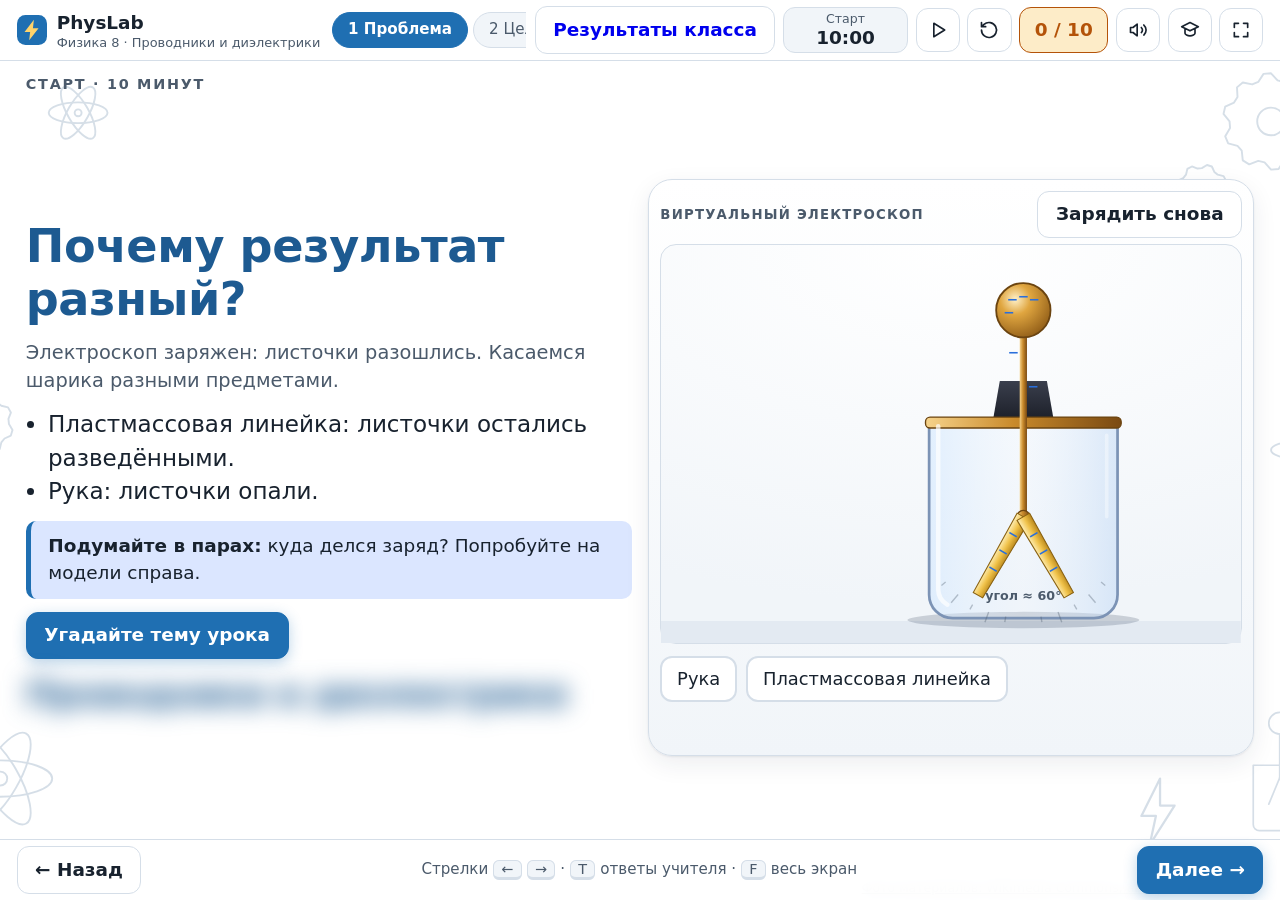
==== commit 17b86cb4: "Ссылки между уроком, панелью учителя и экраном результатов Co-Authored-By: Claude Sonnet 5.5 <norepl" ====
--- a/index.html
+++ b/index.html
@@ -20,6 +20,7 @@
   </div>
   <nav class="steps" id="steps" aria-label="Этапы урока"></nav>
   <div class="tools">
+    <a class="btn" id="toBoard" href="teacher.html" title="Результаты класса на экране доски" style="text-decoration:none;white-space:nowrap">Результаты класса</a>
     <div class="timer" id="timer" role="timer"><small id="phase">Старт</small><span id="clock">10:00</span></div>
     <button class="ibtn" id="tplay" aria-label="Запустить таймер"><svg viewBox="0 0 24 24"><path d="M7 4v16l13-8z"/></svg></button>
     <button class="ibtn" id="treset" aria-label="Сбросить таймер"><svg viewBox="0 0 24 24"><path d="M3 12a9 9 0 1 0 3-6.7L3 8M3 3v5h5"/></svg></button>
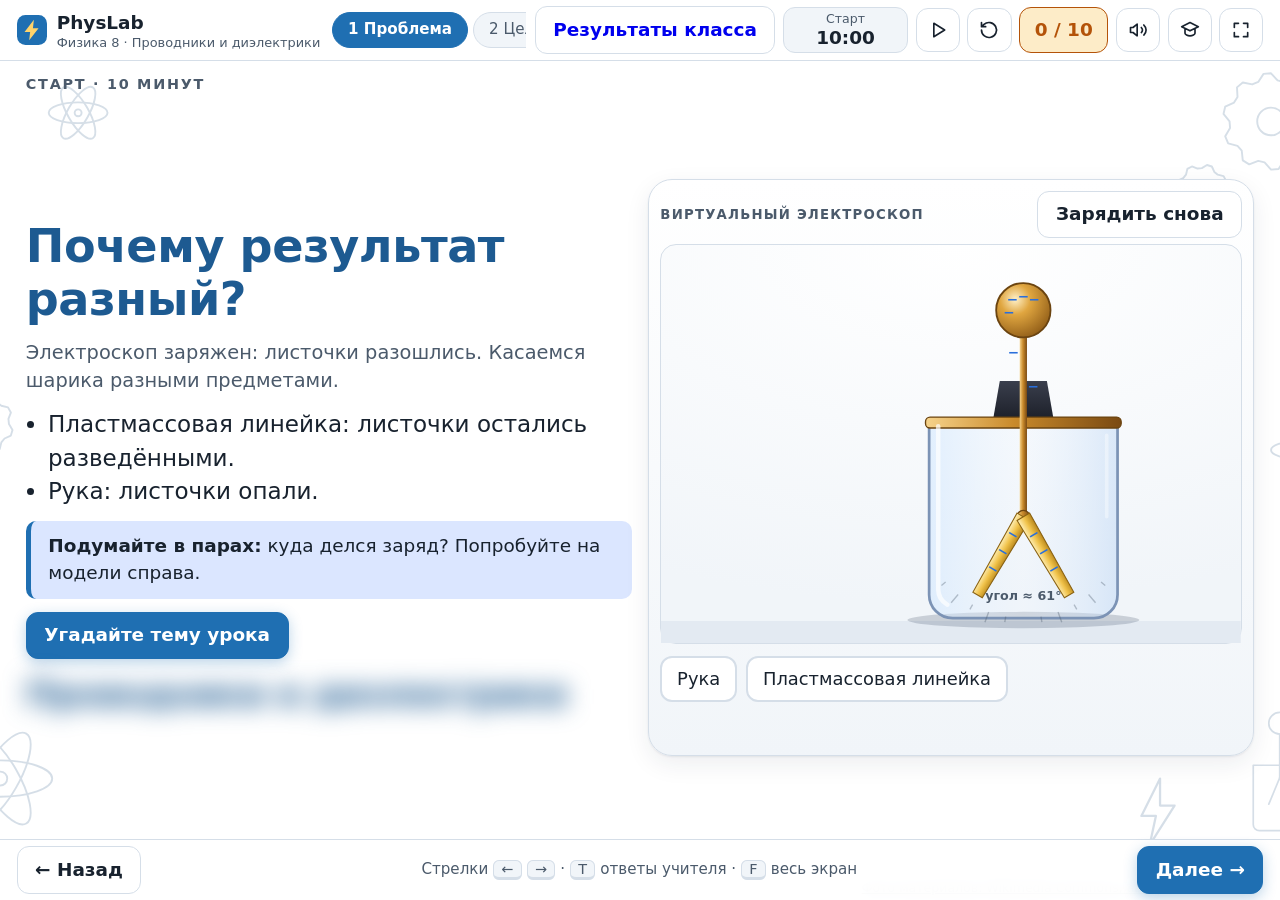
==== commit 3f91afaa: "В урок добавлены 20 слайдов презентации NotebookLM, управление кликером (PageUp/PageDown, стрелки, п" ====
--- a/index.html
+++ b/index.html
@@ -34,7 +34,7 @@
 <main id="main">
 
 <!-- 1 ПРОБЛЕМА -->
-<section class="slide" data-title="1 Проблема" style="--svgh:50vh">
+<section class="slide" data-title="Проблема" style="--svgh:50vh">
   <p class="kick">Старт · 10 минут</p>
   <div class="cols c2 grow" style="align-items:center">
     <div style="display:flex;flex-direction:column;gap:.7rem">
@@ -55,7 +55,7 @@
 </section>
 
 <!-- 2 ЦЕЛИ -->
-<section class="slide" data-title="2 Цели">
+<section class="slide" data-title="Цели">
   <p class="kick">Старт · цели урока</p>
   <h1 class="title big">Цели урока</h1>
   <p class="sub">К этому слайду вернёмся в конце урока и честно оценим, достигли мы целей.</p>
@@ -71,8 +71,30 @@
   </div>
 </section>
 
+<!-- ПРЕЗЕНТАЦИЯ (NotebookLM): 20 слайдов -->
+<section class="slide deck" data-title="Слайд 1"><img src="img/deck/s01.jpg" alt="Слайд презентации 1 из 20" draggable="false"></section>
+<section class="slide deck" data-title="Слайд 2"><img src="img/deck/s02.jpg" alt="Слайд презентации 2 из 20" draggable="false"></section>
+<section class="slide deck" data-title="Слайд 3"><img src="img/deck/s03.jpg" alt="Слайд презентации 3 из 20" draggable="false"></section>
+<section class="slide deck" data-title="Слайд 4"><img src="img/deck/s04.jpg" alt="Слайд презентации 4 из 20" draggable="false"></section>
+<section class="slide deck" data-title="Слайд 5"><img src="img/deck/s05.jpg" alt="Слайд презентации 5 из 20" draggable="false"></section>
+<section class="slide deck" data-title="Слайд 6"><img src="img/deck/s06.jpg" alt="Слайд презентации 6 из 20" draggable="false"></section>
+<section class="slide deck" data-title="Слайд 7"><img src="img/deck/s07.jpg" alt="Слайд презентации 7 из 20" draggable="false"></section>
+<section class="slide deck" data-title="Слайд 8"><img src="img/deck/s08.jpg" alt="Слайд презентации 8 из 20" draggable="false"></section>
+<section class="slide deck" data-title="Слайд 9"><img src="img/deck/s09.jpg" alt="Слайд презентации 9 из 20" draggable="false"></section>
+<section class="slide deck" data-title="Слайд 10"><img src="img/deck/s10.jpg" alt="Слайд презентации 10 из 20" draggable="false"></section>
+<section class="slide deck" data-title="Слайд 11"><img src="img/deck/s11.jpg" alt="Слайд презентации 11 из 20" draggable="false"></section>
+<section class="slide deck" data-title="Слайд 12"><img src="img/deck/s12.jpg" alt="Слайд презентации 12 из 20" draggable="false"></section>
+<section class="slide deck" data-title="Слайд 13"><img src="img/deck/s13.jpg" alt="Слайд презентации 13 из 20" draggable="false"></section>
+<section class="slide deck" data-title="Слайд 14"><img src="img/deck/s14.jpg" alt="Слайд презентации 14 из 20" draggable="false"></section>
+<section class="slide deck" data-title="Слайд 15"><img src="img/deck/s15.jpg" alt="Слайд презентации 15 из 20" draggable="false"></section>
+<section class="slide deck" data-title="Слайд 16"><img src="img/deck/s16.jpg" alt="Слайд презентации 16 из 20" draggable="false"></section>
+<section class="slide deck" data-title="Слайд 17"><img src="img/deck/s17.jpg" alt="Слайд презентации 17 из 20" draggable="false"></section>
+<section class="slide deck" data-title="Слайд 18"><img src="img/deck/s18.jpg" alt="Слайд презентации 18 из 20" draggable="false"></section>
+<section class="slide deck" data-title="Слайд 19"><img src="img/deck/s19.jpg" alt="Слайд презентации 19 из 20" draggable="false"></section>
+<section class="slide deck" data-title="Слайд 20"><img src="img/deck/s20.jpg" alt="Слайд презентации 20 из 20" draggable="false"></section>
+
 <!-- 3 ПРОВОДНИКИ И ДИЭЛЕКТРИКИ -->
-<section class="slide" data-title="3 Определения">
+<section class="slide" data-title="Определения">
   <p class="kick">Новая информация · 9 минут</p>
   <h1 class="title">Проводники и диэлектрики</h1>
   <div class="cols c2 grow">
@@ -95,7 +117,7 @@
 </section>
 
 <!-- 4 СОРТИРОВКА -->
-<section class="slide" data-title="4 Сортировка">
+<section class="slide" data-title="Сортировка">
   <p class="kick">Закрепляем</p>
   <h1 class="title">Разложи материалы по группам</h1>
   <p class="sub" style="margin-top:-.2rem">Нажми на фото, потом на нужную группу.</p>
@@ -108,7 +130,7 @@
 </section>
 
 <!-- 5 ЛАБОРАТОРИЯ 1 -->
-<section class="slide" data-title="5 Лаборатория 1" style="--svgh:36vh">
+<section class="slide" data-title="Лаборатория 1" style="--svgh:36vh">
   <p class="kick">Виртуальная работа · исследуем материалы</p>
   <h1 class="title">Лаборатория 1. Горит ли лампочка?</h1>
   <div class="cols grow" style="grid-template-columns:1fr 1.05fr">
@@ -123,7 +145,7 @@
 </section>
 
 <!-- 6 ЛАБОРАТОРИЯ 2: ЭЛЕКТРОСКОП -->
-<section class="slide" data-title="6 Электроскоп" style="--svgh:44vh">
+<section class="slide" data-title="Электроскоп" style="--svgh:44vh">
   <p class="kick">Виртуальная работа · песочница</p>
   <h1 class="title">Лаборатория 2. Электроскоп</h1>
   <div class="cols grow" style="grid-template-columns:1.35fr 1fr">
@@ -155,7 +177,7 @@
 </section>
 
 <!-- 7 ВЛИЯНИЕ -->
-<section class="slide" data-title="7 Влияние" style="--svgh:48vh">
+<section class="slide" data-title="Влияние" style="--svgh:48vh">
   <p class="kick">Новая информация · электризация влиянием (индукция)</p>
   <h1 class="title">Как зарядить тело, не касаясь его заряженным телом?</h1>
   <div class="cols grow" style="grid-template-columns:1.3fr 1fr">
@@ -177,7 +199,7 @@
 </section>
 
 <!-- 8 ПРОВЕРКА ПОНИМАНИЯ -->
-<section class="slide" data-title="8 Проверка">
+<section class="slide" data-title="Проверка">
   <p class="kick">Проверка понимания · 3 минуты</p>
   <h1 class="title">Что произойдёт с заряженным электроскопом, если коснуться его шарика стеклянной палочкой?</h1>
   <div class="opts grow" id="check1" style="align-content:center"></div>
@@ -187,7 +209,7 @@
 </section>
 
 <!-- 9 ЭТАП 1 -->
-<section class="slide" data-title="9 Этап 1">
+<section class="slide" data-title="Этап 1">
   <p class="kick">Практика · этап 1 · знание и понимание <span class="pts">2 балла</span></p>
   <h1 class="title">Чем проводники отличаются от диэлектриков?</h1>
   <p class="sub">Объясни и приведи по три примера каждых (учебник 1, контрольный вопрос 5, стр. 118).</p>
@@ -203,7 +225,7 @@
 </section>
 
 <!-- 10 ЭТАП 2, ЗАДАНИЕ 1 -->
-<section class="slide" data-title="10 Задание 1">
+<section class="slide" data-title="Задание 1">
   <p class="kick">Практика · этап 2 · задание 1 из 3 <span class="pts">2 балла</span></p>
   <h1 class="title">Как зарядить положительно другой шарик, не изменяя заряда первого?</h1>
   <p class="sub">Учебник 1, упр. 12, №1: отрицательно заряженный металлический шарик. Выбери нужные шаги по порядку.</p>
@@ -216,7 +238,7 @@
 </section>
 
 <!-- 11 ЭТАП 2, ЗАДАНИЕ 2 -->
-<section class="slide" data-title="11 Задание 2">
+<section class="slide" data-title="Задание 2">
   <p class="kick">Практика · этап 2 · задание 2 из 3 <span class="pts">2 балла</span></p>
   <h1 class="title">Как зарядить два шарика равными, но противоположными зарядами?</h1>
   <p class="sub">Учебник 1, упр. 12, №2: два одинаковых металлических шарика и отрицательно заряженный шарик.</p>
@@ -229,7 +251,7 @@
 </section>
 
 <!-- 12 ЭТАП 2, ЗАДАНИЕ 3 -->
-<section class="slide" data-title="12 Задание 3">
+<section class="slide" data-title="Задание 3">
   <p class="kick">Практика · этап 2 · задание 3 из 3 <span class="pts">2 балла</span></p>
   <h1 class="title">В каких случаях листочки опадут?</h1>
   <p class="sub">Электроскоп заряжен. К шарику прикасаются по очереди. Отметь и объясни.</p>
@@ -242,7 +264,7 @@
 </section>
 
 <!-- 13 ЭТАП 3 -->
-<section class="slide" data-title="13 Этап 3">
+<section class="slide" data-title="Этап 3">
   <p class="kick">Практика · этап 3 · анализ и оценка <span class="pts">2 балла</span></p>
   <h1 class="title">Пыль и щётка</h1>
   <p class="sub">Почему пыль прилипает к одежде при чистке её <b>сухой</b> щёткой и не прилипает, если щётка <b>влажная</b> (учебник 1, стр. 117, вопрос 1)? Приведи по одному примеру полезной и вредной электризации и способ защиты от вредной.</p>
@@ -259,7 +281,7 @@
 </section>
 
 <!-- 14 ИТОГИ -->
-<section class="slide" data-title="14 Итоги">
+<section class="slide" data-title="Итоги">
   <p class="kick">Конец урока · 5 минут</p>
   <h1 class="title">Итоги урока</h1>
   <div class="cols c3 grow">
--- a/css/lesson.css
+++ b/css/lesson.css
@@ -4,6 +4,7 @@
 body.lesson .top{position:relative;flex:none;padding:.35rem .9rem;gap:.5rem;box-shadow:none}
 body.lesson .bar{position:relative;flex:none;padding:.35rem .9rem}
 body.lesson main{flex:1;min-height:0;max-width:none;width:100%;margin:0;padding:.7rem 1.4rem .5rem;position:relative}
+body.lesson main.on-deck{padding:.3rem .6rem}
 body.lesson main::before{content:"";position:absolute;inset:0;background:url(../img/doodle.svg) center/cover no-repeat;pointer-events:none;z-index:0}
 body.lesson .slide{position:relative;z-index:1;height:100%;min-height:0}
 body.lesson .slide.active{display:flex;flex-direction:column;gap:.55rem}
@@ -62,3 +63,8 @@
 .mats .mat img{flex:1;min-height:0;aspect-ratio:auto;height:0}
 .panel>.mats{flex:1}
 .mat span{flex:none}
+/* слайды презентации NotebookLM: картинка на весь экран */
+body.lesson .slide.deck.active{display:flex;align-items:center;justify-content:center;padding:0}
+.slide.deck img{width:100%;height:100%;object-fit:contain;display:block;user-select:none}
+.steps button.deckbtn{background:var(--primary-soft);color:var(--title)}
+.steps button.deckbtn[aria-current="step"]{background:var(--primary);color:var(--primary-ink)}
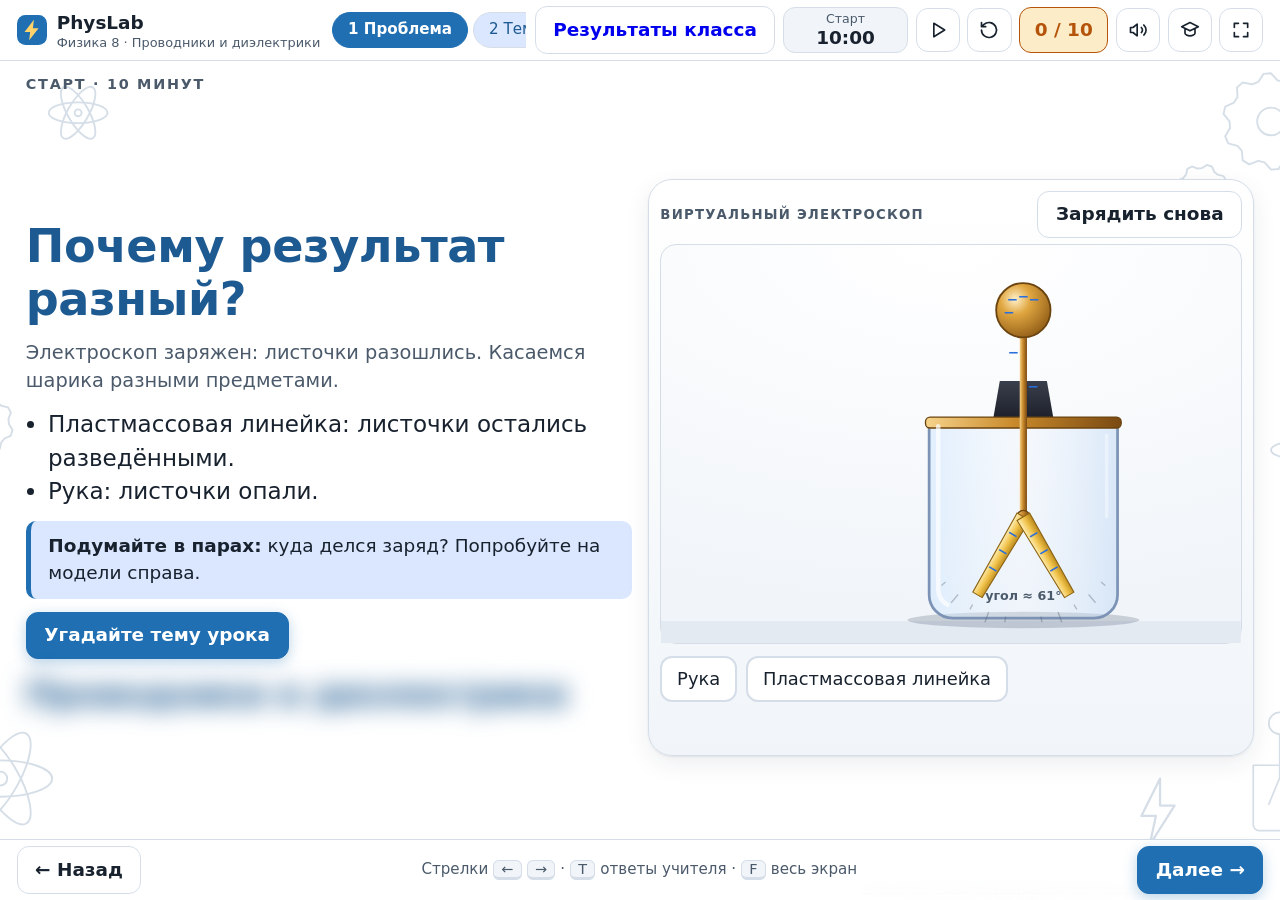
==== commit 5872cd55: "Слайды презентации и интерактив расставлены по ходу урока (34 экрана) Co-Authored-By: Claude Sonnet " ====
--- a/index.html
+++ b/index.html
@@ -33,7 +33,6 @@
 
 <main id="main">
 
-<!-- 1 ПРОБЛЕМА -->
 <section class="slide" data-title="Проблема" style="--svgh:50vh">
   <p class="kick">Старт · 10 минут</p>
   <div class="cols c2 grow" style="align-items:center">
@@ -54,8 +53,11 @@
   </div>
 </section>
 
-<!-- 2 ЦЕЛИ -->
-<section class="slide" data-title="Цели">
+<section class="slide deck" data-title="Тема урока"><img src="img/deck/s01.jpg" alt="Слайд презентации 1 из 20" draggable="false"></section>
+
+<section class="slide deck" data-title="Цели (презентация)"><img src="img/deck/s02.jpg" alt="Слайд презентации 2 из 20" draggable="false"></section>
+
+<section class="slide" data-title="Цели и баллы">
   <p class="kick">Старт · цели урока</p>
   <h1 class="title big">Цели урока</h1>
   <p class="sub">К этому слайду вернёмся в конце урока и честно оценим, достигли мы целей.</p>
@@ -71,81 +73,17 @@
   </div>
 </section>
 
-<!-- ПРЕЗЕНТАЦИЯ (NotebookLM): 20 слайдов -->
-<section class="slide deck" data-title="Слайд 1"><img src="img/deck/s01.jpg" alt="Слайд презентации 1 из 20" draggable="false"></section>
-<section class="slide deck" data-title="Слайд 2"><img src="img/deck/s02.jpg" alt="Слайд презентации 2 из 20" draggable="false"></section>
-<section class="slide deck" data-title="Слайд 3"><img src="img/deck/s03.jpg" alt="Слайд презентации 3 из 20" draggable="false"></section>
-<section class="slide deck" data-title="Слайд 4"><img src="img/deck/s04.jpg" alt="Слайд презентации 4 из 20" draggable="false"></section>
-<section class="slide deck" data-title="Слайд 5"><img src="img/deck/s05.jpg" alt="Слайд презентации 5 из 20" draggable="false"></section>
-<section class="slide deck" data-title="Слайд 6"><img src="img/deck/s06.jpg" alt="Слайд презентации 6 из 20" draggable="false"></section>
-<section class="slide deck" data-title="Слайд 7"><img src="img/deck/s07.jpg" alt="Слайд презентации 7 из 20" draggable="false"></section>
-<section class="slide deck" data-title="Слайд 8"><img src="img/deck/s08.jpg" alt="Слайд презентации 8 из 20" draggable="false"></section>
-<section class="slide deck" data-title="Слайд 9"><img src="img/deck/s09.jpg" alt="Слайд презентации 9 из 20" draggable="false"></section>
-<section class="slide deck" data-title="Слайд 10"><img src="img/deck/s10.jpg" alt="Слайд презентации 10 из 20" draggable="false"></section>
-<section class="slide deck" data-title="Слайд 11"><img src="img/deck/s11.jpg" alt="Слайд презентации 11 из 20" draggable="false"></section>
-<section class="slide deck" data-title="Слайд 12"><img src="img/deck/s12.jpg" alt="Слайд презентации 12 из 20" draggable="false"></section>
-<section class="slide deck" data-title="Слайд 13"><img src="img/deck/s13.jpg" alt="Слайд презентации 13 из 20" draggable="false"></section>
-<section class="slide deck" data-title="Слайд 14"><img src="img/deck/s14.jpg" alt="Слайд презентации 14 из 20" draggable="false"></section>
-<section class="slide deck" data-title="Слайд 15"><img src="img/deck/s15.jpg" alt="Слайд презентации 15 из 20" draggable="false"></section>
-<section class="slide deck" data-title="Слайд 16"><img src="img/deck/s16.jpg" alt="Слайд презентации 16 из 20" draggable="false"></section>
-<section class="slide deck" data-title="Слайд 17"><img src="img/deck/s17.jpg" alt="Слайд презентации 17 из 20" draggable="false"></section>
-<section class="slide deck" data-title="Слайд 18"><img src="img/deck/s18.jpg" alt="Слайд презентации 18 из 20" draggable="false"></section>
-<section class="slide deck" data-title="Слайд 19"><img src="img/deck/s19.jpg" alt="Слайд презентации 19 из 20" draggable="false"></section>
-<section class="slide deck" data-title="Слайд 20"><img src="img/deck/s20.jpg" alt="Слайд презентации 20 из 20" draggable="false"></section>
-
-<!-- 3 ПРОВОДНИКИ И ДИЭЛЕКТРИКИ -->
-<section class="slide" data-title="Определения">
-  <p class="kick">Новая информация · 9 минут</p>
-  <h1 class="title">Проводники и диэлектрики</h1>
-  <div class="cols c2 grow">
-    <div class="panel">
-      <h3>Проводники</h3>
-      <p>Хорошо проводят электрические заряды: в них есть <b>свободные подвижные заряды</b>.</p>
-      <svg viewBox="0 0 320 90" role="img" aria-label="В проводнике свободные электроны движутся" style="width:100%;height:5.5rem"><rect x="4" y="6" width="312" height="78" rx="14" fill="var(--primary-soft)" stroke="var(--primary)" stroke-width="2"/><g id="condDots"></g></svg>
-      <p class="tag">электроны движутся свободно</p>
-      <div class="mats" id="exC" style="grid-template-columns:repeat(4,1fr)"></div>
-    </div>
-    <div class="panel">
-      <h3>Диэлектрики (изоляторы)</h3>
-      <p>Не проводят заряды: <b>свободных заряженных частиц нет</b>. Из них делают изоляторы.</p>
-      <svg viewBox="0 0 320 90" role="img" aria-label="В диэлектрике заряды закреплены" style="width:100%;height:5.5rem"><rect x="4" y="6" width="312" height="78" rx="14" fill="var(--surface-2)" stroke="var(--ink-2)" stroke-width="2"/><g id="dielDots"></g></svg>
-      <p class="tag">заряды закреплены на местах</p>
-      <div class="mats" id="exD" style="grid-template-columns:repeat(4,1fr)"></div>
-    </div>
-  </div>
-  <p class="note" style="font-size:.95rem"><b>Запиши в тетрадь:</b> проводники — есть свободные заряды (металлы, растворы, почва, тело человека); диэлектрики — нет (стекло, эбонит, пластмасса, резина, шёлк, воздух). Заряженный электроскоп разряжается, если коснуться его рукой или металлом, и не разряжается от стекла или эбонита.</p>
-</section>
-
-<!-- 4 СОРТИРОВКА -->
-<section class="slide" data-title="Сортировка">
-  <p class="kick">Закрепляем</p>
-  <h1 class="title">Разложи материалы по группам</h1>
-  <p class="sub" style="margin-top:-.2rem">Нажми на фото, потом на нужную группу.</p>
-  <div class="cols grow" style="grid-template-columns:17rem 1fr 17rem">
-    <div class="panel zone" id="zoneC" tabindex="0" role="button" aria-label="Группа проводники"><h3>Проводники</h3><div class="pool" id="inC"></div></div>
-    <div class="mats grow" id="sortGrid" style="grid-template-columns:repeat(4,1fr);grid-auto-rows:1fr"></div>
-    <div class="panel zone" id="zoneD" tabindex="0" role="button" aria-label="Группа диэлектрики"><h3>Диэлектрики</h3><div class="pool" id="inD"></div></div>
-  </div>
-  <p class="feedback" id="sortMsg" style="margin:0"></p>
-</section>
-
-<!-- 5 ЛАБОРАТОРИЯ 1 -->
-<section class="slide" data-title="Лаборатория 1" style="--svgh:36vh">
-  <p class="kick">Виртуальная работа · исследуем материалы</p>
-  <h1 class="title">Лаборатория 1. Горит ли лампочка?</h1>
-  <div class="cols grow" style="grid-template-columns:1fr 1.05fr">
-    <div class="lab" style="display:flex;flex-direction:column">
-      <div id="lamp"></div>
-      <p class="feedback" id="lampMsg" aria-live="polite"></p>
-      <p class="note">Подключи образец к клеммам X и Y. Лупа показывает, что внутри материала. Лампочка горит — <b>проводник</b>, не горит — <b>диэлектрик</b>. Опытов: <b id="lampCnt">0</b> из 16.</p>
-      <div class="answer"><b>Учителю.</b> Проводники: медь, железо, алюминий, графит (в учебнике 1 его нет, но он проводит ток), вода, раствор соли, тело человека, влажная почва. Диэлектрики: стекло, пластмасса, резина, сухое дерево, бумага, фарфор, янтарь, шёлк.</div>
-    </div>
-    <div class="mats" id="matsLamp" style="grid-template-columns:repeat(4,1fr);grid-auto-rows:1fr"></div>
-  </div>
-</section>
-
-<!-- 6 ЛАБОРАТОРИЯ 2: ЭЛЕКТРОСКОП -->
-<section class="slide" data-title="Электроскоп" style="--svgh:44vh">
+<section class="slide deck" data-title="Заряд и взаимодействие"><img src="img/deck/s03.jpg" alt="Слайд презентации 3 из 20" draggable="false"></section>
+
+<section class="slide deck" data-title="Строение атома"><img src="img/deck/s04.jpg" alt="Слайд презентации 4 из 20" draggable="false"></section>
+
+<section class="slide deck" data-title="Электризация трением"><img src="img/deck/s05.jpg" alt="Слайд презентации 5 из 20" draggable="false"></section>
+
+<section class="slide deck" data-title="Положительный и отрицательный заряд"><img src="img/deck/s06.jpg" alt="Слайд презентации 6 из 20" draggable="false"></section>
+
+<section class="slide deck" data-title="Электроскоп и электрометр"><img src="img/deck/s07.jpg" alt="Слайд презентации 7 из 20" draggable="false"></section>
+
+<section class="slide" data-title="Лаб. электроскоп" style="--svgh:44vh">
   <p class="kick">Виртуальная работа · песочница</p>
   <h1 class="title">Лаборатория 2. Электроскоп</h1>
   <div class="cols grow" style="grid-template-columns:1.35fr 1fr">
@@ -176,8 +114,11 @@
   </div>
 </section>
 
-<!-- 7 ВЛИЯНИЕ -->
-<section class="slide" data-title="Влияние" style="--svgh:48vh">
+<section class="slide deck" data-title="Индукция"><img src="img/deck/s08.jpg" alt="Слайд презентации 8 из 20" draggable="false"></section>
+
+<section class="slide deck" data-title="Наведённый заряд"><img src="img/deck/s09.jpg" alt="Слайд презентации 9 из 20" draggable="false"></section>
+
+<section class="slide" data-title="Опыт: влияние" style="--svgh:48vh">
   <p class="kick">Новая информация · электризация влиянием (индукция)</p>
   <h1 class="title">Как зарядить тело, не касаясь его заряженным телом?</h1>
   <div class="cols grow" style="grid-template-columns:1.3fr 1fr">
@@ -198,7 +139,72 @@
   </div>
 </section>
 
-<!-- 8 ПРОВЕРКА ПОНИМАНИЯ -->
+<section class="slide deck" data-title="Проведение и разрядка"><img src="img/deck/s10.jpg" alt="Слайд презентации 10 из 20" draggable="false"></section>
+
+<section class="slide deck" data-title="Проводники"><img src="img/deck/s11.jpg" alt="Слайд презентации 11 из 20" draggable="false"></section>
+
+<section class="slide deck" data-title="Диэлектрики"><img src="img/deck/s12.jpg" alt="Слайд презентации 12 из 20" draggable="false"></section>
+
+<section class="slide deck" data-title="Сравнение материалов"><img src="img/deck/s13.jpg" alt="Слайд презентации 13 из 20" draggable="false"></section>
+
+<section class="slide" data-title="Определения">
+  <p class="kick">Новая информация · 9 минут</p>
+  <h1 class="title">Проводники и диэлектрики</h1>
+  <div class="cols c2 grow">
+    <div class="panel">
+      <h3>Проводники</h3>
+      <p>Хорошо проводят электрические заряды: в них есть <b>свободные подвижные заряды</b>.</p>
+      <svg viewBox="0 0 320 90" role="img" aria-label="В проводнике свободные электроны движутся" style="width:100%;height:5.5rem"><rect x="4" y="6" width="312" height="78" rx="14" fill="var(--primary-soft)" stroke="var(--primary)" stroke-width="2"/><g id="condDots"></g></svg>
+      <p class="tag">электроны движутся свободно</p>
+      <div class="mats" id="exC" style="grid-template-columns:repeat(4,1fr)"></div>
+    </div>
+    <div class="panel">
+      <h3>Диэлектрики (изоляторы)</h3>
+      <p>Не проводят заряды: <b>свободных заряженных частиц нет</b>. Из них делают изоляторы.</p>
+      <svg viewBox="0 0 320 90" role="img" aria-label="В диэлектрике заряды закреплены" style="width:100%;height:5.5rem"><rect x="4" y="6" width="312" height="78" rx="14" fill="var(--surface-2)" stroke="var(--ink-2)" stroke-width="2"/><g id="dielDots"></g></svg>
+      <p class="tag">заряды закреплены на местах</p>
+      <div class="mats" id="exD" style="grid-template-columns:repeat(4,1fr)"></div>
+    </div>
+  </div>
+  <p class="note" style="font-size:.95rem"><b>Запиши в тетрадь:</b> проводники — есть свободные заряды (металлы, растворы, почва, тело человека); диэлектрики — нет (стекло, эбонит, пластмасса, резина, шёлк, воздух). Заряженный электроскоп разряжается, если коснуться его рукой или металлом, и не разряжается от стекла или эбонита.</p>
+</section>
+
+<section class="slide" data-title="Лаб. лампочка" style="--svgh:36vh">
+  <p class="kick">Виртуальная работа · исследуем материалы</p>
+  <h1 class="title">Лаборатория 1. Горит ли лампочка?</h1>
+  <div class="cols grow" style="grid-template-columns:1fr 1.05fr">
+    <div class="lab" style="display:flex;flex-direction:column">
+      <div id="lamp"></div>
+      <p class="feedback" id="lampMsg" aria-live="polite"></p>
+      <p class="note">Подключи образец к клеммам X и Y. Лупа показывает, что внутри материала. Лампочка горит — <b>проводник</b>, не горит — <b>диэлектрик</b>. Опытов: <b id="lampCnt">0</b> из 16.</p>
+      <div class="answer"><b>Учителю.</b> Проводники: медь, железо, алюминий, графит (в учебнике 1 его нет, но он проводит ток), вода, раствор соли, тело человека, влажная почва. Диэлектрики: стекло, пластмасса, резина, сухое дерево, бумага, фарфор, янтарь, шёлк.</div>
+    </div>
+    <div class="mats" id="matsLamp" style="grid-template-columns:repeat(4,1fr);grid-auto-rows:1fr"></div>
+  </div>
+</section>
+
+<section class="slide" data-title="Сортировка">
+  <p class="kick">Закрепляем</p>
+  <h1 class="title">Разложи материалы по группам</h1>
+  <p class="sub" style="margin-top:-.2rem">Нажми на фото, потом на нужную группу.</p>
+  <div class="cols grow" style="grid-template-columns:17rem 1fr 17rem">
+    <div class="panel zone" id="zoneC" tabindex="0" role="button" aria-label="Группа проводники"><h3>Проводники</h3><div class="pool" id="inC"></div></div>
+    <div class="mats grow" id="sortGrid" style="grid-template-columns:repeat(4,1fr);grid-auto-rows:1fr"></div>
+    <div class="panel zone" id="zoneD" tabindex="0" role="button" aria-label="Группа диэлектрики"><h3>Диэлектрики</h3><div class="pool" id="inD"></div></div>
+  </div>
+  <p class="feedback" id="sortMsg" style="margin:0"></p>
+</section>
+
+<section class="slide deck" data-title="Польза электризации"><img src="img/deck/s14.jpg" alt="Слайд презентации 14 из 20" draggable="false"></section>
+
+<section class="slide deck" data-title="Лазерный принтер"><img src="img/deck/s15.jpg" alt="Слайд презентации 15 из 20" draggable="false"></section>
+
+<section class="slide deck" data-title="Вред электризации"><img src="img/deck/s16.jpg" alt="Слайд презентации 16 из 20" draggable="false"></section>
+
+<section class="slide deck" data-title="Защита от заряда"><img src="img/deck/s17.jpg" alt="Слайд презентации 17 из 20" draggable="false"></section>
+
+<section class="slide deck" data-title="Практикум"><img src="img/deck/s18.jpg" alt="Слайд презентации 18 из 20" draggable="false"></section>
+
 <section class="slide" data-title="Проверка">
   <p class="kick">Проверка понимания · 3 минуты</p>
   <h1 class="title">Что произойдёт с заряженным электроскопом, если коснуться его шарика стеклянной палочкой?</h1>
@@ -208,7 +214,6 @@
   <div class="answer"><b>Учителю.</b> Верный ответ B: стекло — диэлектрик, заряды в землю не уходят. Если ошиблось больше трети класса, повторите, что заряд стекает только по проводнику.</div>
 </section>
 
-<!-- 9 ЭТАП 1 -->
 <section class="slide" data-title="Этап 1">
   <p class="kick">Практика · этап 1 · знание и понимание <span class="pts">2 балла</span></p>
   <h1 class="title">Чем проводники отличаются от диэлектриков?</h1>
@@ -224,7 +229,6 @@
   <div class="answer"><b>Ответ.</b> В проводниках есть свободные заряды, в диэлектриках нет. Проводники: металлы, растворы солей и кислот, почва, тело человека. Диэлектрики: стекло, эбонит, пластмасса, резина, шёлк, воздух.</div>
 </section>
 
-<!-- 10 ЭТАП 2, ЗАДАНИЕ 1 -->
 <section class="slide" data-title="Задание 1">
   <p class="kick">Практика · этап 2 · задание 1 из 3 <span class="pts">2 балла</span></p>
   <h1 class="title">Как зарядить положительно другой шарик, не изменяя заряда первого?</h1>
@@ -237,7 +241,6 @@
   <div class="answer"><b>Ответ.</b> Нейтральный шарик на изолирующую подставку → поднести отрицательный, не касаясь → коснуться нейтрального рукой → убрать руку → убрать отрицательный. Дескрипторы: поднос без касания (1); рука, затем убрать руку и шарик (1).</div>
 </section>
 
-<!-- 11 ЭТАП 2, ЗАДАНИЕ 2 -->
 <section class="slide" data-title="Задание 2">
   <p class="kick">Практика · этап 2 · задание 2 из 3 <span class="pts">2 балла</span></p>
   <h1 class="title">Как зарядить два шарика равными, но противоположными зарядами?</h1>
@@ -250,7 +253,8 @@
   <div class="answer"><b>Ответ.</b> Два шарика на подставках вплотную → поднести отрицательный, не касаясь → раздвинуть шарики → убрать отрицательный. Ближний «+», дальний «−». Дескрипторы: шарики вплотную и поднос без касания (1); раздвинуть, потом убрать тело (1).</div>
 </section>
 
-<!-- 12 ЭТАП 2, ЗАДАНИЕ 3 -->
+<section class="slide deck" data-title="Разбор задач 1–2"><img src="img/deck/s19.jpg" alt="Слайд презентации 19 из 20" draggable="false"></section>
+
 <section class="slide" data-title="Задание 3">
   <p class="kick">Практика · этап 2 · задание 3 из 3 <span class="pts">2 балла</span></p>
   <h1 class="title">В каких случаях листочки опадут?</h1>
@@ -263,7 +267,6 @@
   <div class="answer"><b>Ответ.</b> а) опадут; б) нет; в) нет; г) опадут.</div>
 </section>
 
-<!-- 13 ЭТАП 3 -->
 <section class="slide" data-title="Этап 3">
   <p class="kick">Практика · этап 3 · анализ и оценка <span class="pts">2 балла</span></p>
   <h1 class="title">Пыль и щётка</h1>
@@ -280,8 +283,9 @@
   <div class="answer"><b>Ответ.</b> Сухая щётка — диэлектрик, электризуется трением и притягивает пыль; влажная проводит заряд, он стекает в землю. Защита: заземление, увлажнение воздуха.</div>
 </section>
 
-<!-- 14 ИТОГИ -->
-<section class="slide" data-title="Итоги">
+<section class="slide deck" data-title="Выводы"><img src="img/deck/s20.jpg" alt="Слайд презентации 20 из 20" draggable="false"></section>
+
+<section class="slide" data-title="Итоги урока">
   <p class="kick">Конец урока · 5 минут</p>
   <h1 class="title">Итоги урока</h1>
   <div class="cols c3 grow">
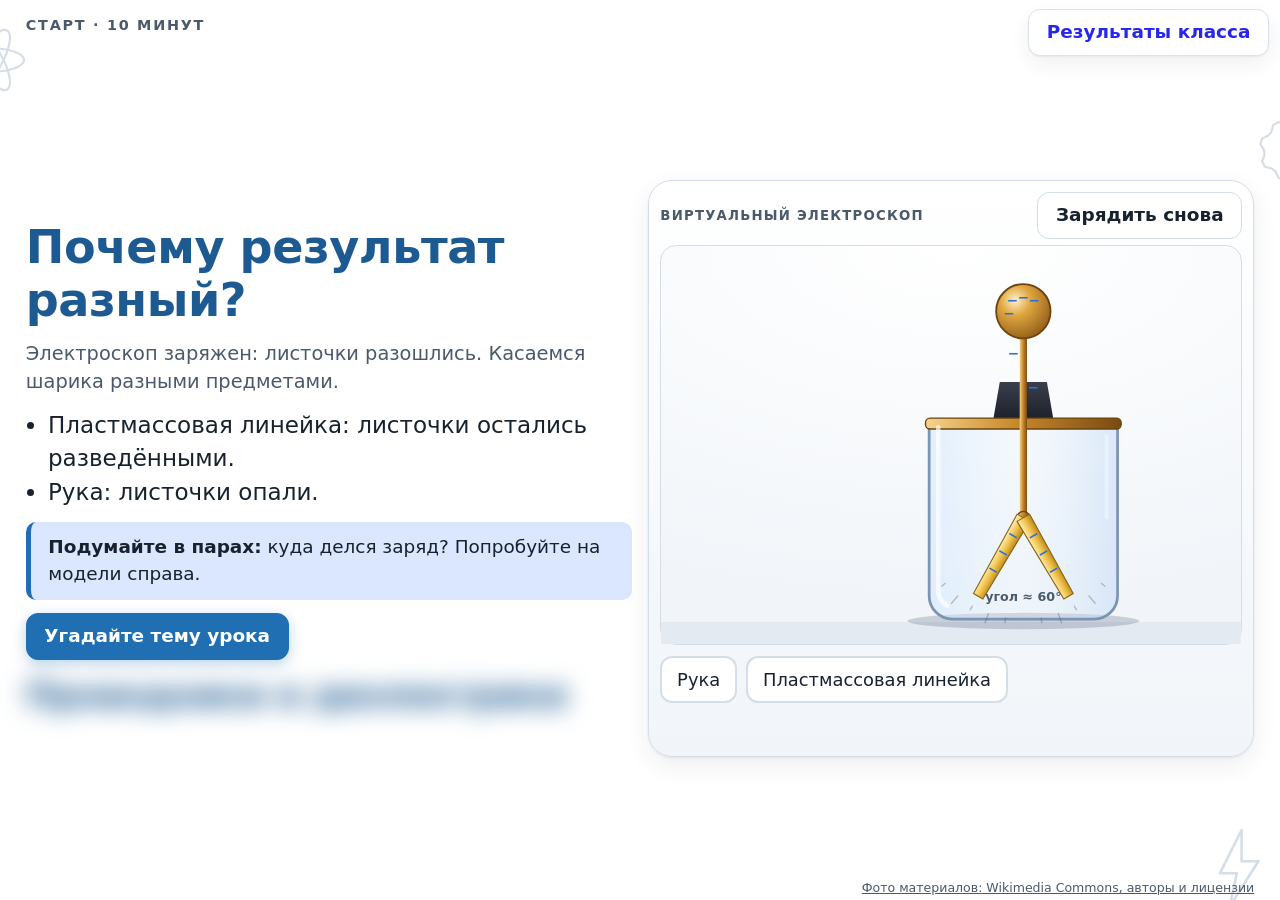
==== commit 0779747d: "Чистый экран для доски: без панелей (только «Результаты класса»), дескрипторы открываются кликером, " ====
--- a/index.html
+++ b/index.html
@@ -221,10 +221,10 @@
   <div class="cols grow" style="grid-template-columns:1.4fr 1fr">
     <textarea id="s1text" aria-label="Ответ к этапу 1" placeholder="Проводники... Диэлектрики... Примеры: ..."></textarea>
     <div class="panel">
-      <h3>Дескрипторы</h3>
+      <h3>Дескрипторы</h3><p class="fraghint">Дескрипторы откроются, когда задание будет выполнено (кнопка «вперёд» на кликере).</p><div class="frag">
       <label class="desc"><input type="checkbox" data-score="s1"><span>объясняет: в проводниках есть свободные подвижные заряды, в диэлектриках их нет — <b>1 балл</b></span></label>
       <label class="desc"><input type="checkbox" data-score="s1"><span>называет не менее трёх проводников и трёх диэлектриков — <b>1 балл</b></span></label>
-    </div>
+    </div></div>
   </div>
   <div class="answer"><b>Ответ.</b> В проводниках есть свободные заряды, в диэлектриках нет. Проводники: металлы, растворы солей и кислот, почва, тело человека. Диэлектрики: стекло, эбонит, пластмасса, резина, шёлк, воздух.</div>
 </section>
@@ -261,8 +261,8 @@
   <p class="sub">Электроскоп заряжен. К шарику прикасаются по очереди. Отметь и объясни.</p>
   <div class="cols grow" style="grid-template-columns:1.1fr 1fr">
     <div class="panel"><div id="q3"></div><div class="row"><button class="btn primary" id="q3check">Проверить</button></div><p class="feedback" id="q3msg" aria-live="polite"></p></div>
-    <div class="panel"><h3>Дескрипторы</h3><p>называет случаи а и г — <b>1 балл</b> (проверяет система)</p>
-      <label class="desc"><input type="checkbox" data-score="s2c"><span>объясняет: медь и тело человека — проводники, стекло и пластмасса — диэлектрики — <b>1 балл</b> (проверяет сосед)</span></label></div>
+    <div class="panel"><h3>Дескрипторы</h3><p class="fraghint">Дескрипторы откроются, когда задание будет выполнено (кнопка «вперёд» на кликере).</p><div class="frag"><p>называет случаи а и г — <b>1 балл</b> (проверяет система)</p>
+      <label class="desc"><input type="checkbox" data-score="s2c"><span>объясняет: медь и тело человека — проводники, стекло и пластмасса — диэлектрики — <b>1 балл</b> (проверяет сосед)</span></label></div></div>
   </div>
   <div class="answer"><b>Ответ.</b> а) опадут; б) нет; в) нет; г) опадут.</div>
 </section>
@@ -274,11 +274,11 @@
   <div class="cols grow" style="grid-template-columns:1.4fr 1fr">
     <textarea id="s3text" aria-label="Ответ к этапу 3" placeholder="Сухая щётка... Влажная щётка... Полезная... Вредная... Защита..."></textarea>
     <div class="panel">
-      <h3>Дескрипторы</h3>
+      <h3>Дескрипторы</h3><p class="fraghint">Дескрипторы откроются, когда задание будет выполнено (кнопка «вперёд» на кликере).</p><div class="frag">
       <label class="desc"><input type="checkbox" data-score="s3"><span>объясняет: сухая щётка электризуется и притягивает пыль, влажная проводит заряд, он стекает в землю — <b>1 балл</b></span></label>
       <label class="desc"><input type="checkbox" data-score="s3"><span>пример полезной и вредной электризации и способ защиты (заземление, увлажнение воздуха) — <b>1 балл</b></span></label>
       <p class="mini-note"><b>Полезная:</b> принтер, копирование, покраска краскопультом, электрофильтры. <b>Вредная:</b> одежда, ремни и ленты транспортёров, волокна на ткацком производстве, молния.</p>
-    </div>
+    </div></div>
   </div>
   <div class="answer"><b>Ответ.</b> Сухая щётка — диэлектрик, электризуется трением и притягивает пыль; влажная проводит заряд, он стекает в землю. Защита: заземление, увлажнение воздуха.</div>
 </section>
@@ -289,20 +289,27 @@
   <p class="kick">Конец урока · 5 минут</p>
   <h1 class="title">Итоги урока</h1>
   <div class="cols c3 grow">
-    <div class="panel"><h3>Мои баллы: <b id="scoreBig">0</b> из 10</h3><table><tbody id="scoreTable"></tbody></table><p class="tag" id="grade"></p><p class="mini-note">9–10 отлично · 7–8 хорошо · 5–6 удовлетворительно · менее 5 нужна помощь</p></div>
     <div class="panel"><h3>Вернёмся к целям</h3>
-      <label class="desc"><input type="checkbox" class="goal"><span>Объясню, чем проводники отличаются от диэлектриков</span></label>
-      <label class="desc"><input type="checkbox" class="goal"><span>Объясню электризацию трением и влиянием</span></label>
-      <label class="desc"><input type="checkbox" class="goal"><span>Приведу примеры полезной и вредной электризации</span></label>
-      <p class="feedback" id="goalMsg"></p>
-      <p class="mini-note">Сигнал рукой: палец вверх — всё понял; ладонь набок — есть вопросы; кулак — нужна помощь.</p></div>
+      <p class="big">Достигли ли мы целей? Покажите сигнал рукой по каждой цели.</p>
+      <ol class="big" style="margin:0;padding-left:1.3rem;display:flex;flex-direction:column;gap:.35rem">
+        <li>Объяснить, чем проводники отличаются от диэлектриков.</li>
+        <li>Объяснить электризацию трением и влиянием (индукцией).</li>
+        <li>Привести примеры полезной и вредной электризации.</li>
+      </ol>
+      <p class="mini-note">Палец вверх — всё понятно · ладонь набок — есть вопросы · кулак — нужна помощь.</p></div>
     <div class="panel"><h3>Выходной билет</h3>
-      <p class="mini-note">1. Чем проводник отличается от диэлектрика?</p><textarea id="x1" aria-label="Ответ 1" style="min-height:2.2rem"></textarea>
-      <p class="mini-note">2. В каком порядке заряжают шарик влиянием?</p><textarea id="x2" aria-label="Ответ 2" style="min-height:2.2rem"></textarea>
-      <p class="mini-note">3. Пример вредной электризации и защита.</p><textarea id="x3" aria-label="Ответ 3" style="min-height:2.2rem"></textarea></div>
-  </div>
-  <div class="panel" style="flex-direction:row;align-items:center;gap:1rem;flex-wrap:wrap"><h3 style="margin:0">Домашнее задание:</h3><span>учебник 1, §18, часть VI: контрольные вопросы 4–5 (стр. 118); «Ответьте на вопросы» №1–2 (стр. 117); по желанию опыт с воздушным шариком и газетой (стр. 119). Следующий урок: закон сохранения электрического заряда.</span>
-    <span class="sp"></span><button class="btn" id="resetAll">Сбросить ответы</button></div>
+      <p class="mini-note">Ответьте на листке или в своём телефоне (раздел «Выходной билет»).</p>
+      <ol class="big" style="margin:0;padding-left:1.3rem;display:flex;flex-direction:column;gap:.45rem">
+        <li>Чем проводник отличается от диэлектрика?</li>
+        <li>В каком порядке заряжают шарик влиянием?</li>
+        <li>Пример вредной электризации и как от неё защититься.</li>
+      </ol></div>
+    <div class="panel"><h3>Результаты класса</h3>
+      <p>Баллы каждого ученика (максимум 10) — на экране результатов: таблица и пьедестал.</p>
+      <a class="btn primary toBoardLink" href="teacher.html" style="text-decoration:none;align-self:flex-start">Открыть результаты класса</a>
+      <p class="mini-note">9–10 отлично · 7–8 хорошо · 5–6 удовлетворительно · менее 5 — нужна помощь.</p></div>
+  </div>
+  <div class="panel" style="flex-direction:row;align-items:center;gap:1rem;flex-wrap:wrap"><h3 style="margin:0">Домашнее задание:</h3><span>учебник 1, §18, часть VI: контрольные вопросы 4–5 (стр. 118); «Ответьте на вопросы» №1–2 (стр. 117); по желанию опыт с воздушным шариком и газетой (стр. 119). Следующий урок: закон сохранения электрического заряда.</span></div>
 </section>
 
 </main>
--- a/css/lesson.css
+++ b/css/lesson.css
@@ -68,3 +68,21 @@
 .slide.deck img{width:100%;height:100%;object-fit:contain;display:block;user-select:none}
 .steps button.deckbtn{background:var(--primary-soft);color:var(--title)}
 .steps button.deckbtn[aria-current="step"]{background:var(--primary);color:var(--primary-ink)}
+
+/* чистый экран для доски: панели скрыты, остаётся только «Результаты класса» (клавиша M — показать панели) */
+body.lesson:not(.chrome) .bar{display:none}
+body.lesson:not(.chrome) .top{position:fixed;top:.5rem;right:.6rem;left:auto;padding:0;background:transparent;border:0;box-shadow:none;backdrop-filter:none;z-index:40}
+body.lesson:not(.chrome) .top>*:not(.tools){display:none}
+body.lesson:not(.chrome) .top .tools>*:not(#toBoard){display:none}
+body.lesson:not(.chrome) #toBoard{opacity:.85;box-shadow:var(--shadow)}
+body.lesson:not(.chrome) #toBoard:hover{opacity:1}
+body.lesson:not(.chrome) main{padding-top:.8rem}
+body.lesson:not(.chrome) .slide:not(.deck) .kick{padding-right:12rem}
+/* дескрипторы появляются по кнопке «вперёд» */
+.frag{opacity:0;visibility:hidden;transform:translateY(10px);transition:opacity .4s var(--ease),transform .4s var(--ease),visibility .4s}
+.frag.shown{opacity:1;visibility:visible;transform:none}
+.fraghint{color:var(--ink-2);font-style:italic;font-size:.95rem}
+.panel:has(.frag.shown) .fraghint{display:none}
+/* на доске галочки дескрипторов не нужны (баллы ставит учитель у себя) */
+body.lesson input[data-score]{display:none}
+body.lesson .desc:has(input[data-score]) span::before{content:"• ";color:var(--primary);font-weight:800}
